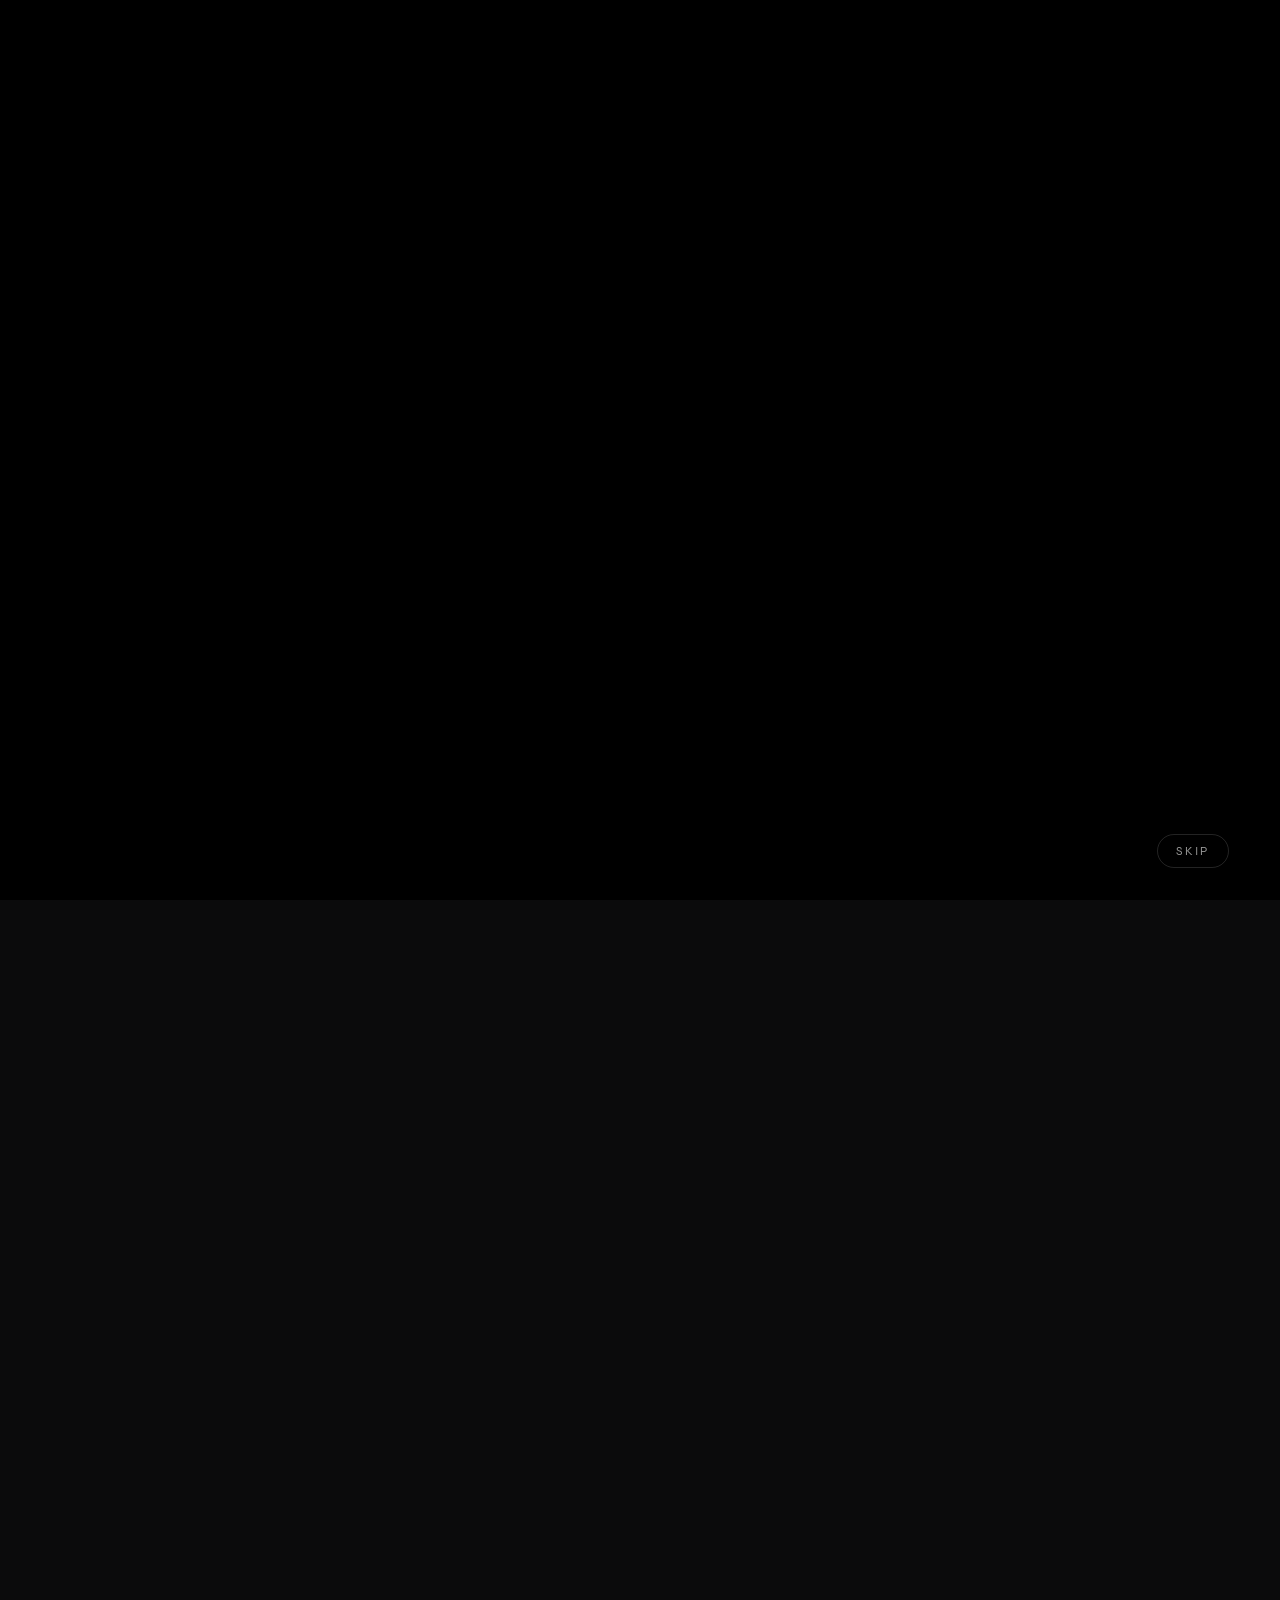
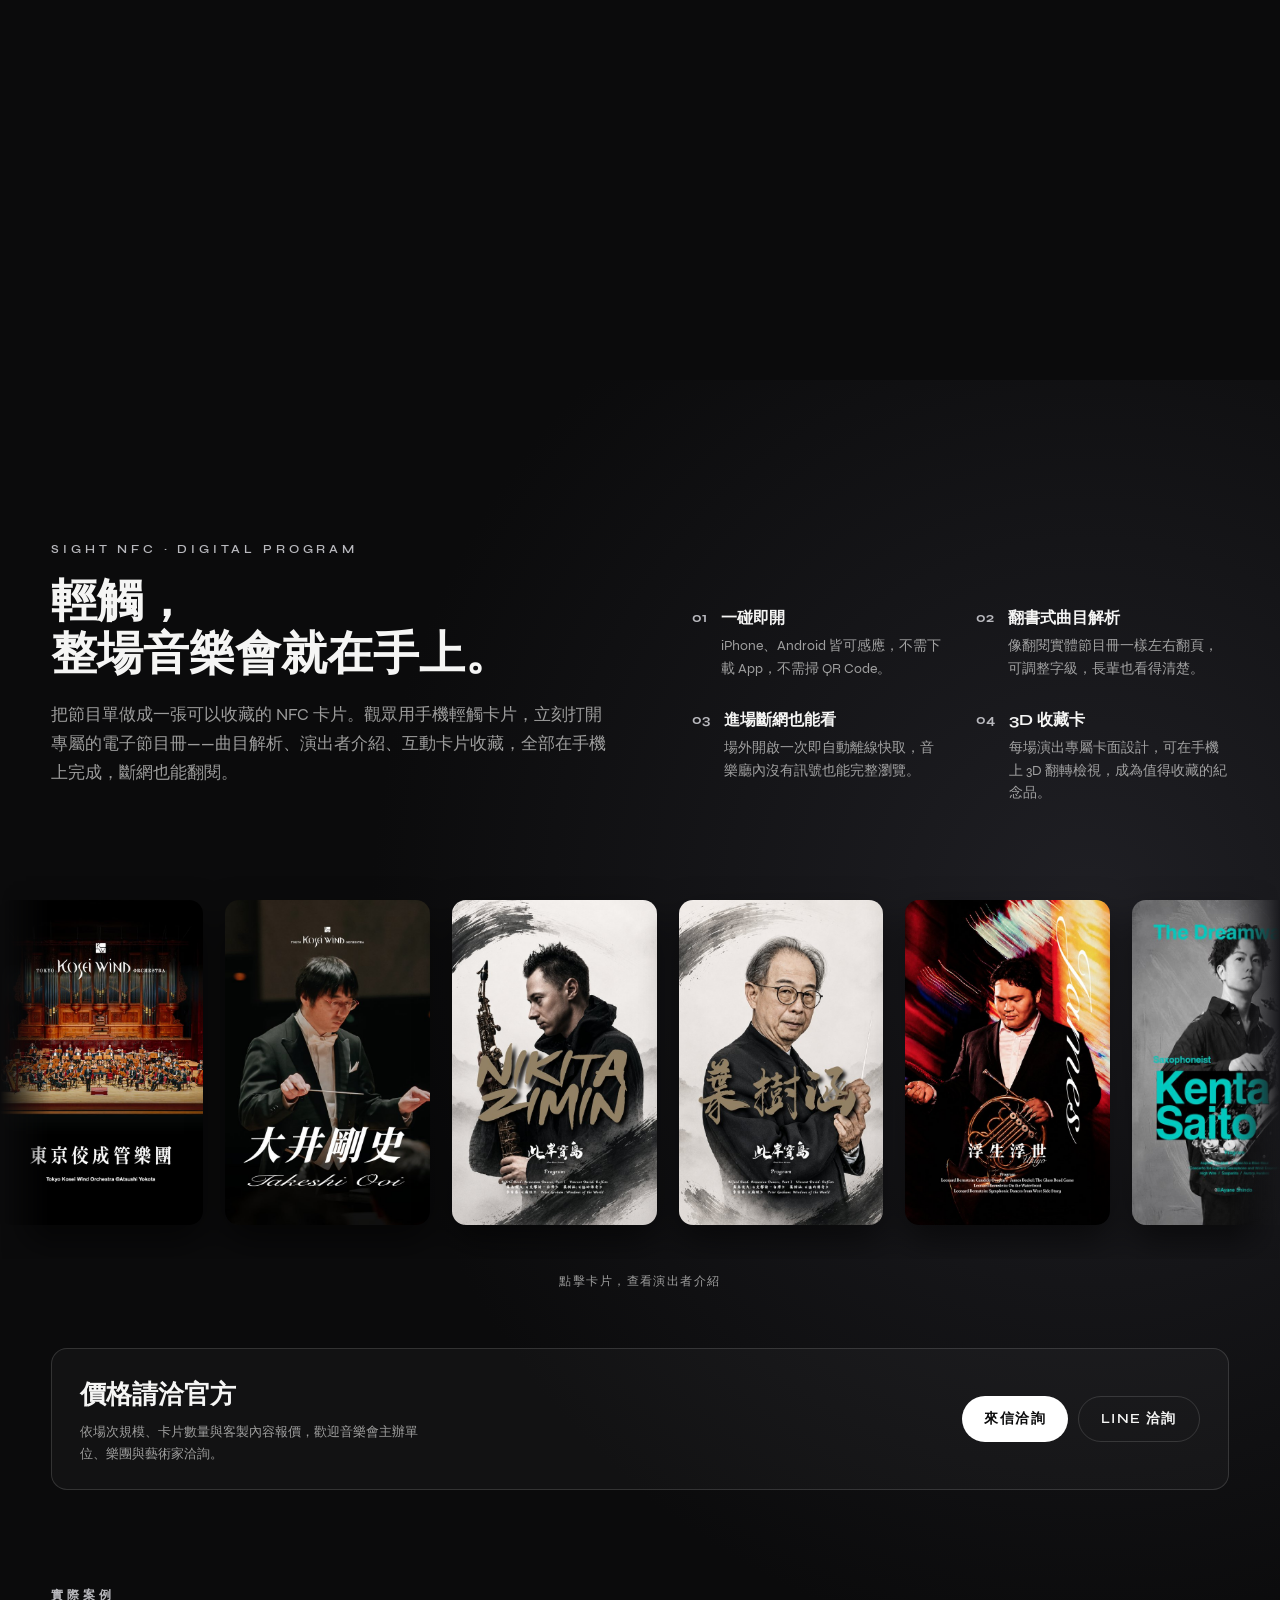
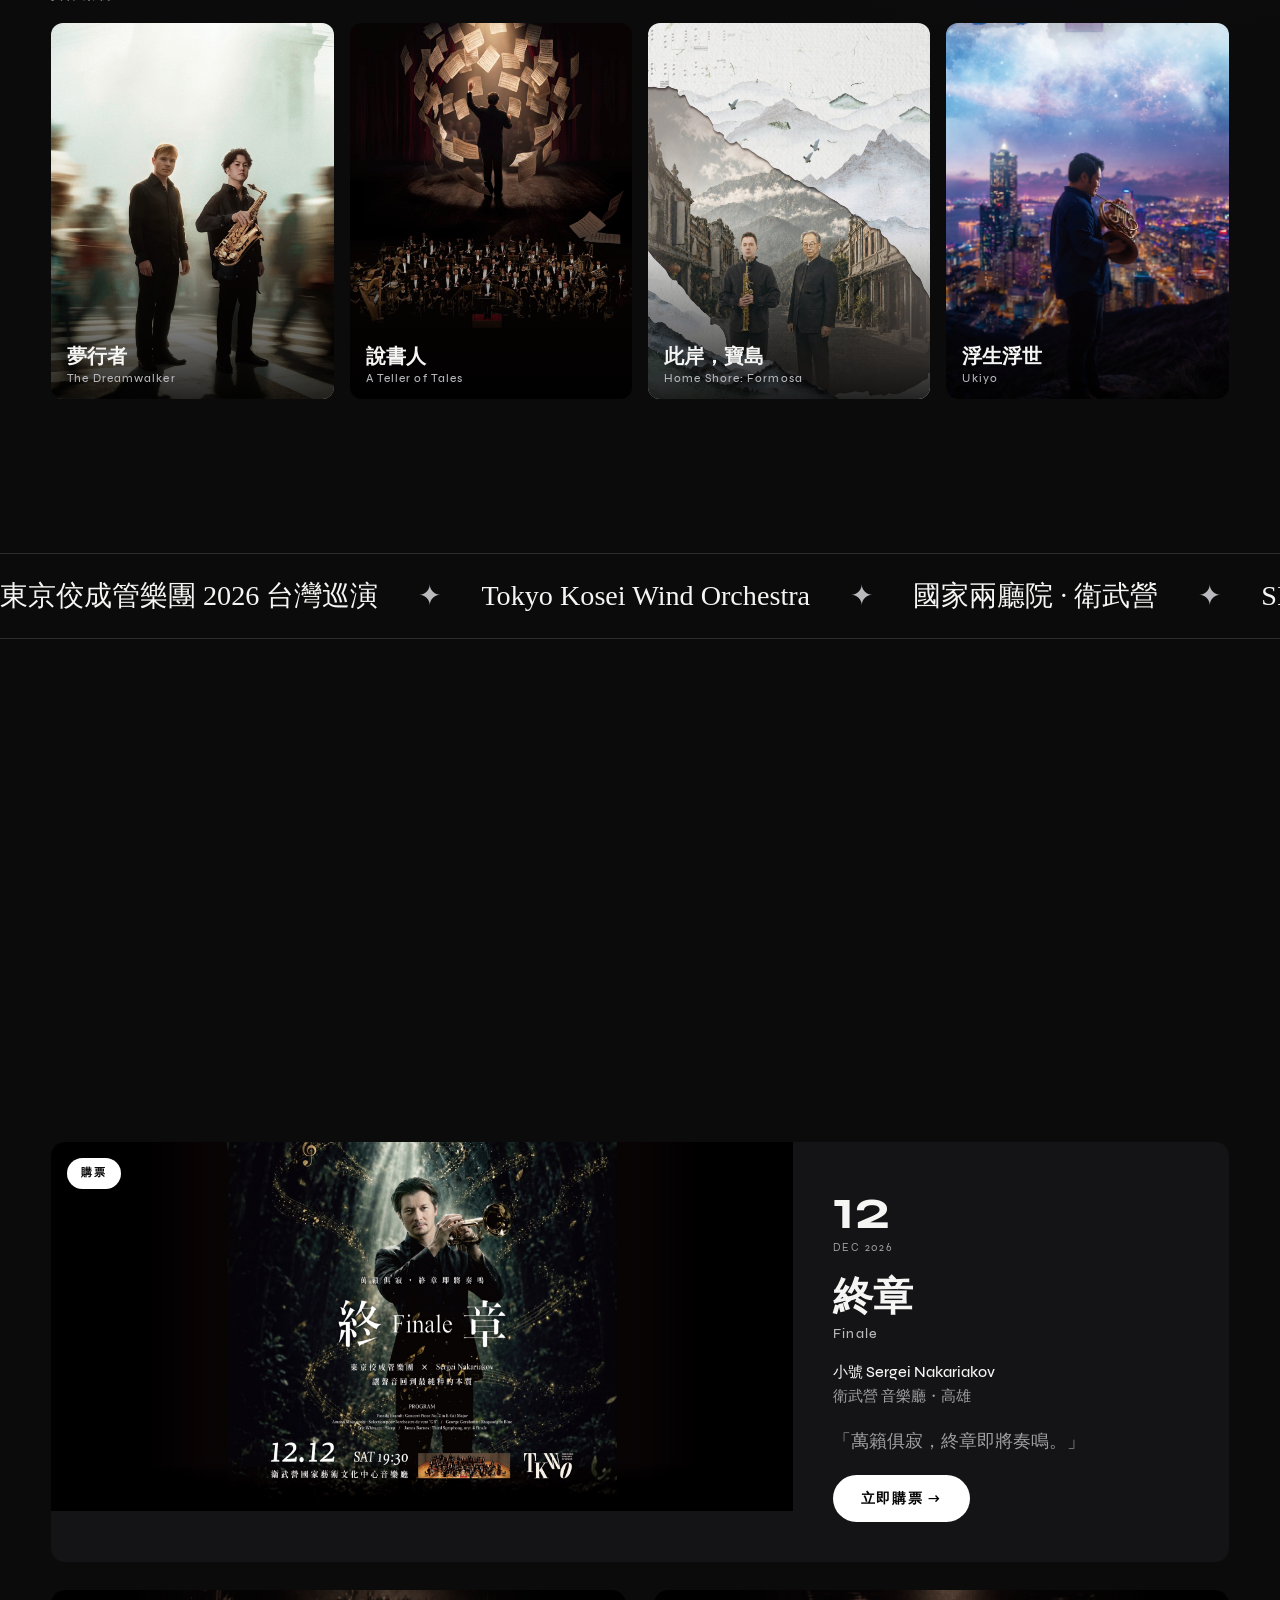
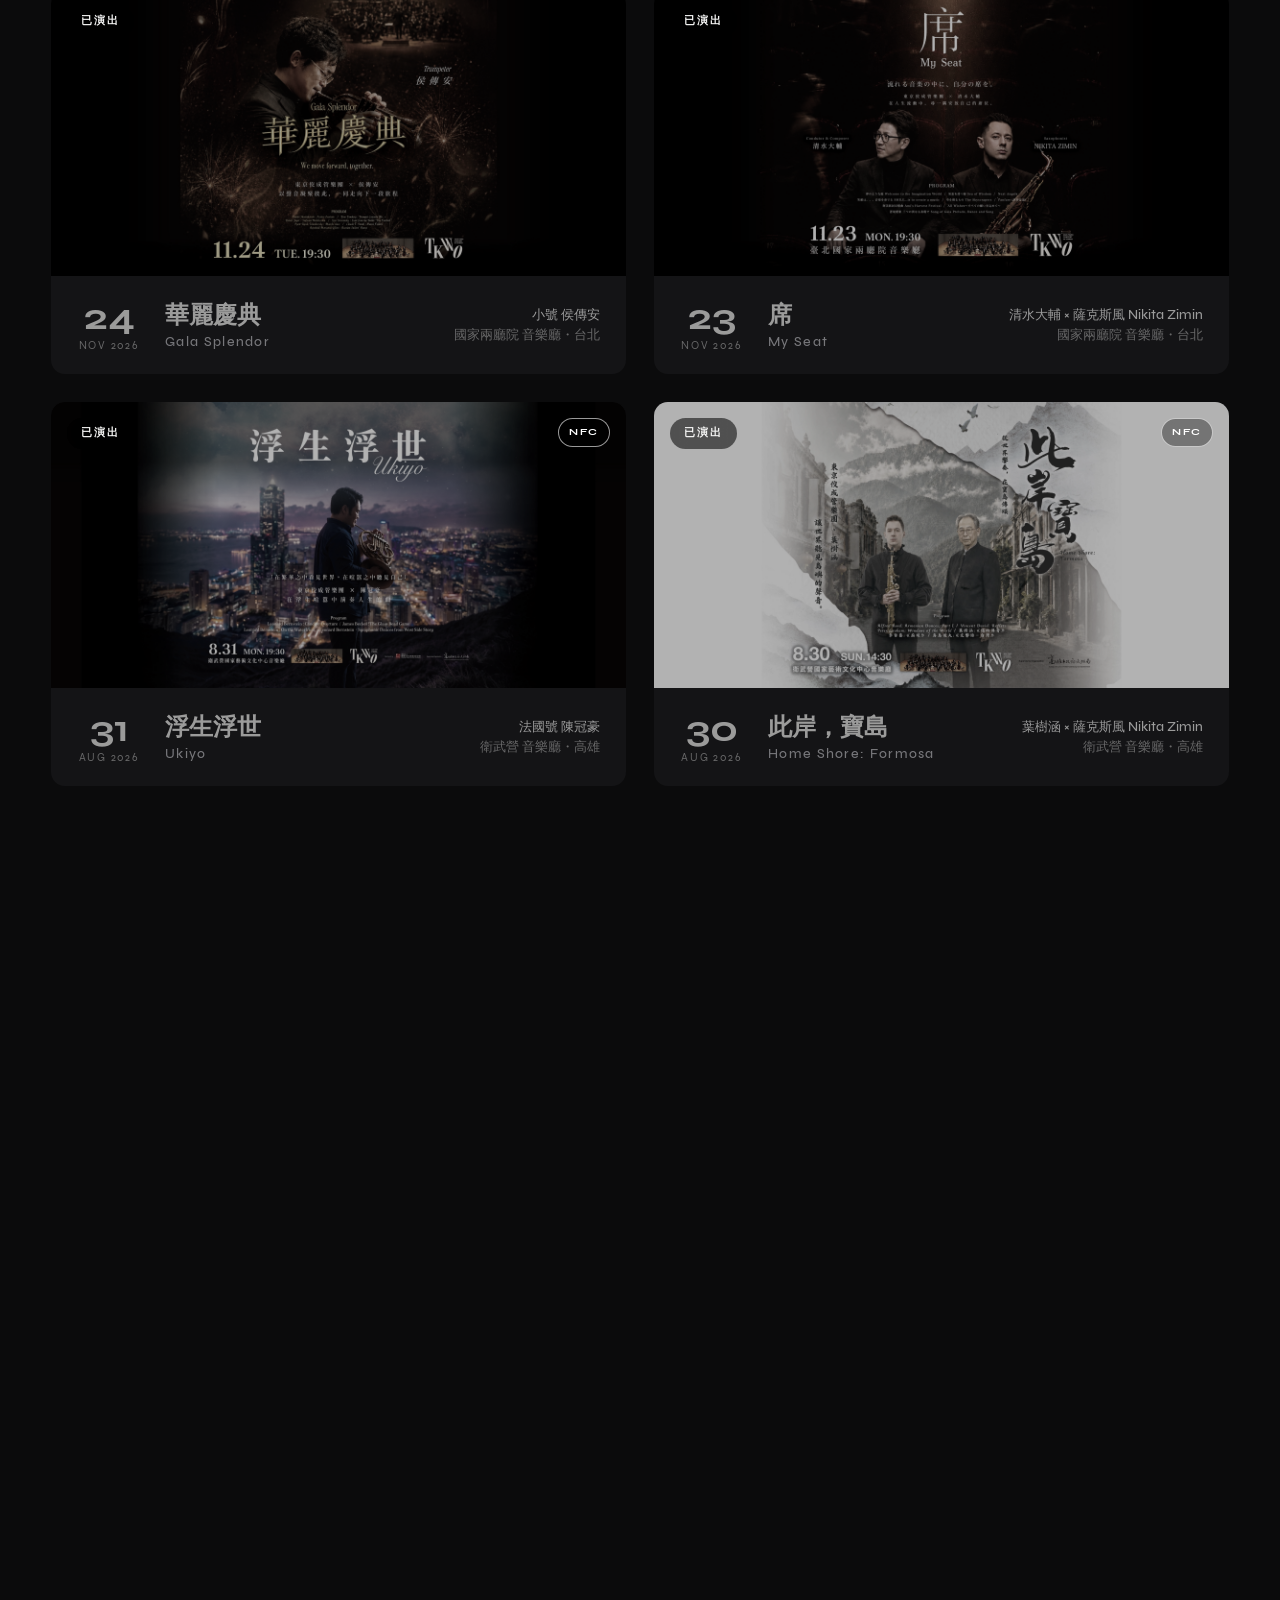
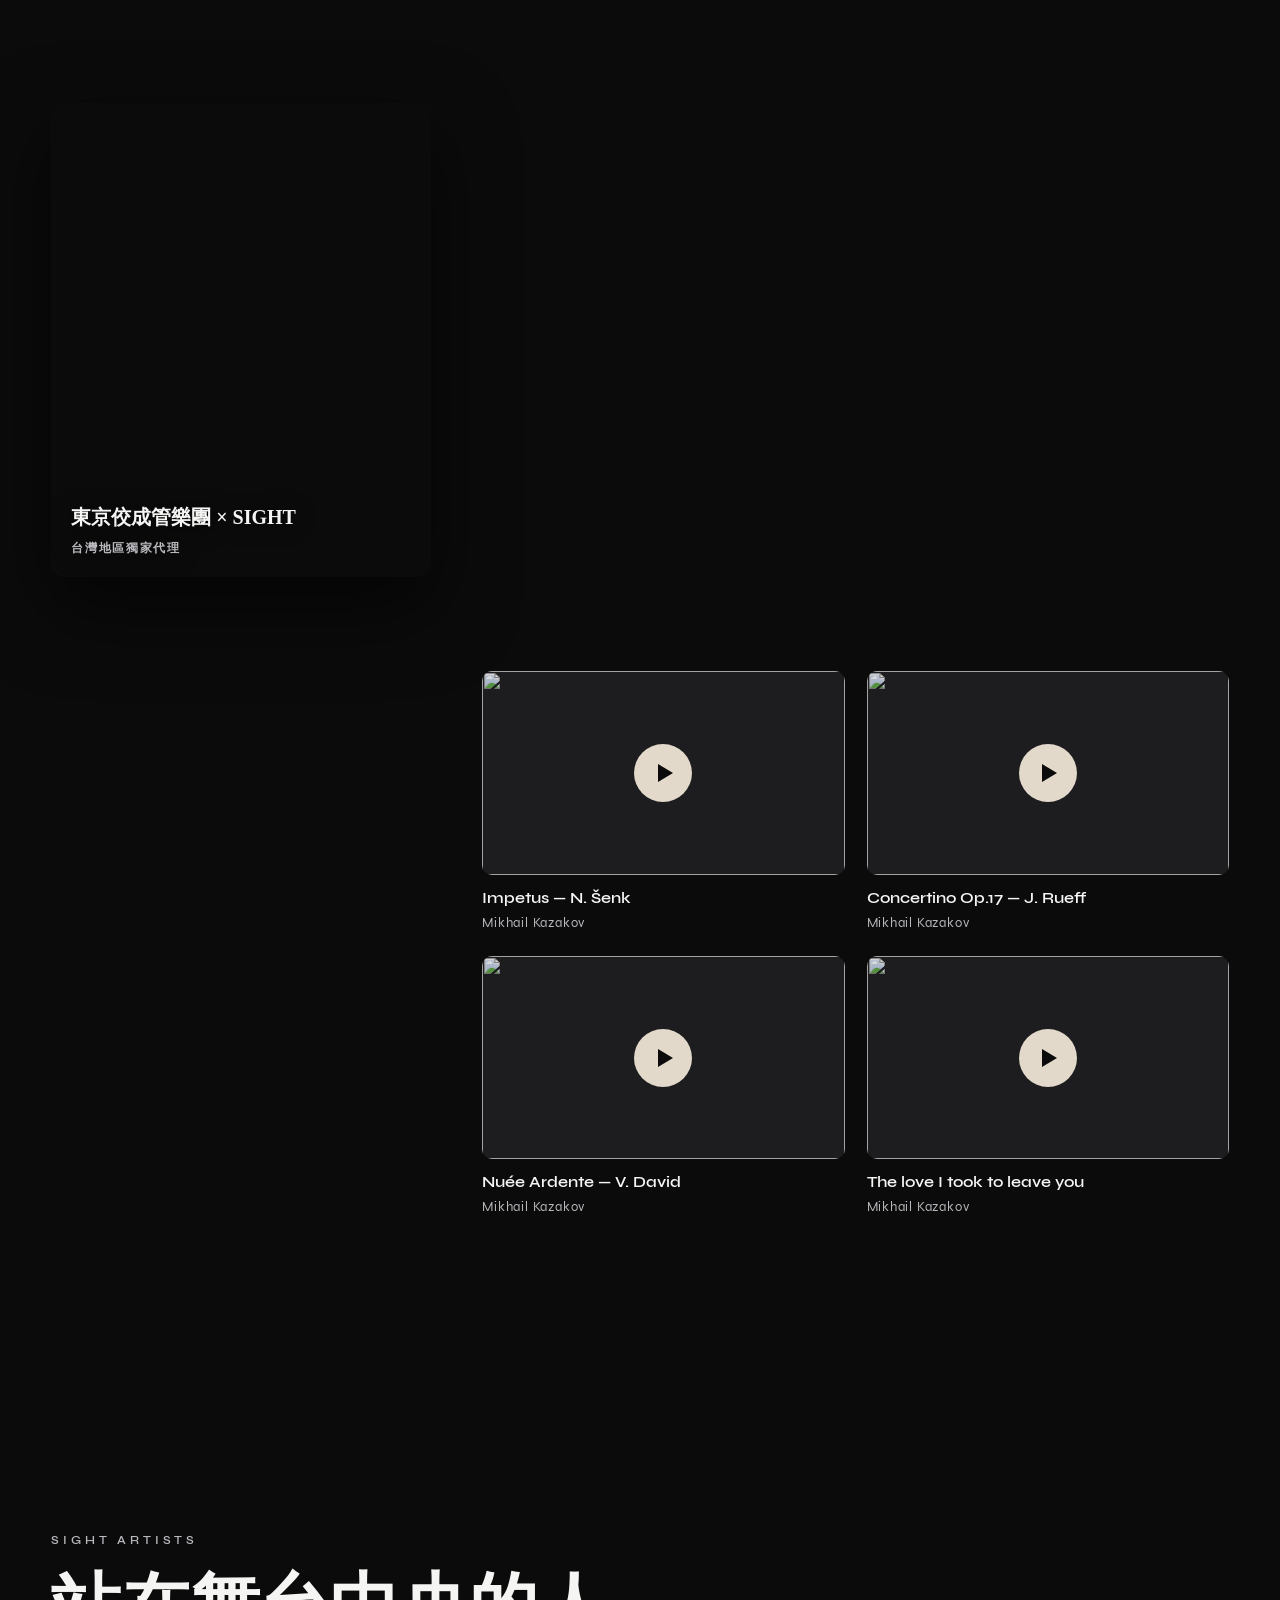
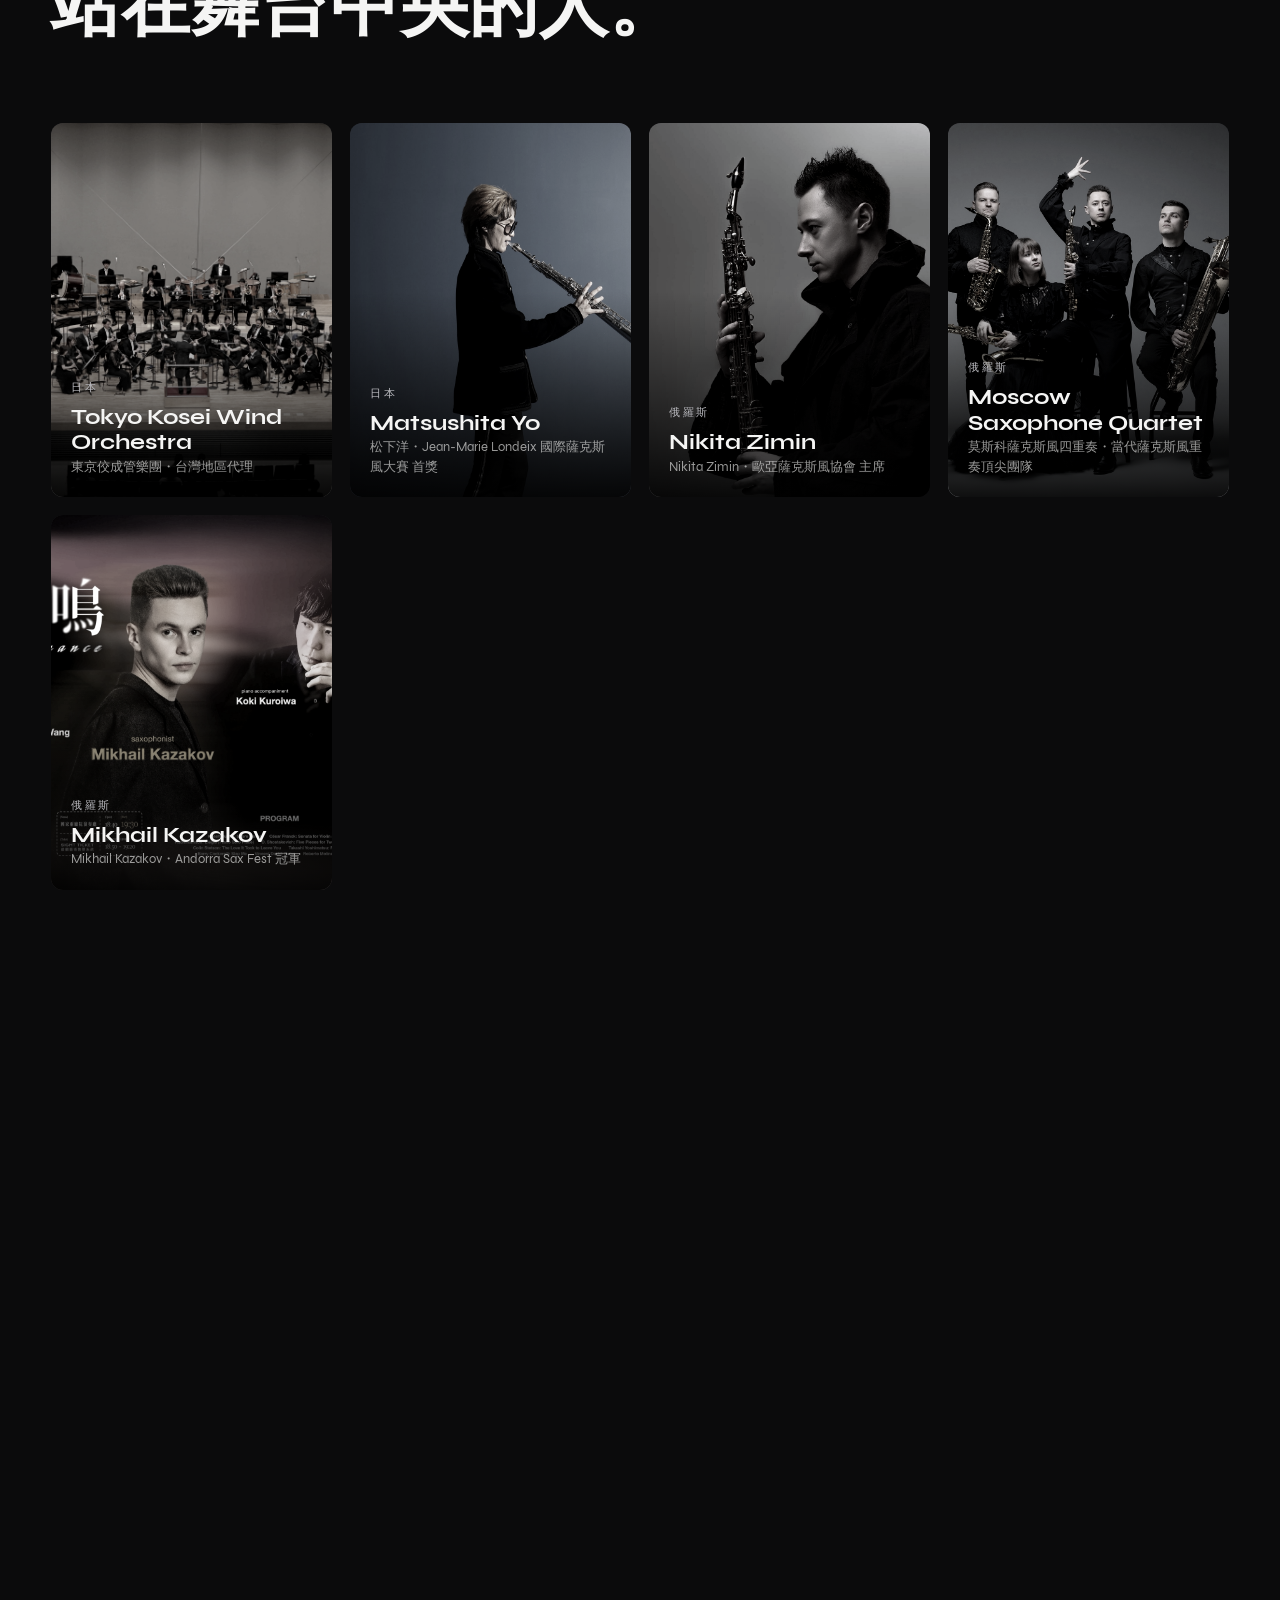
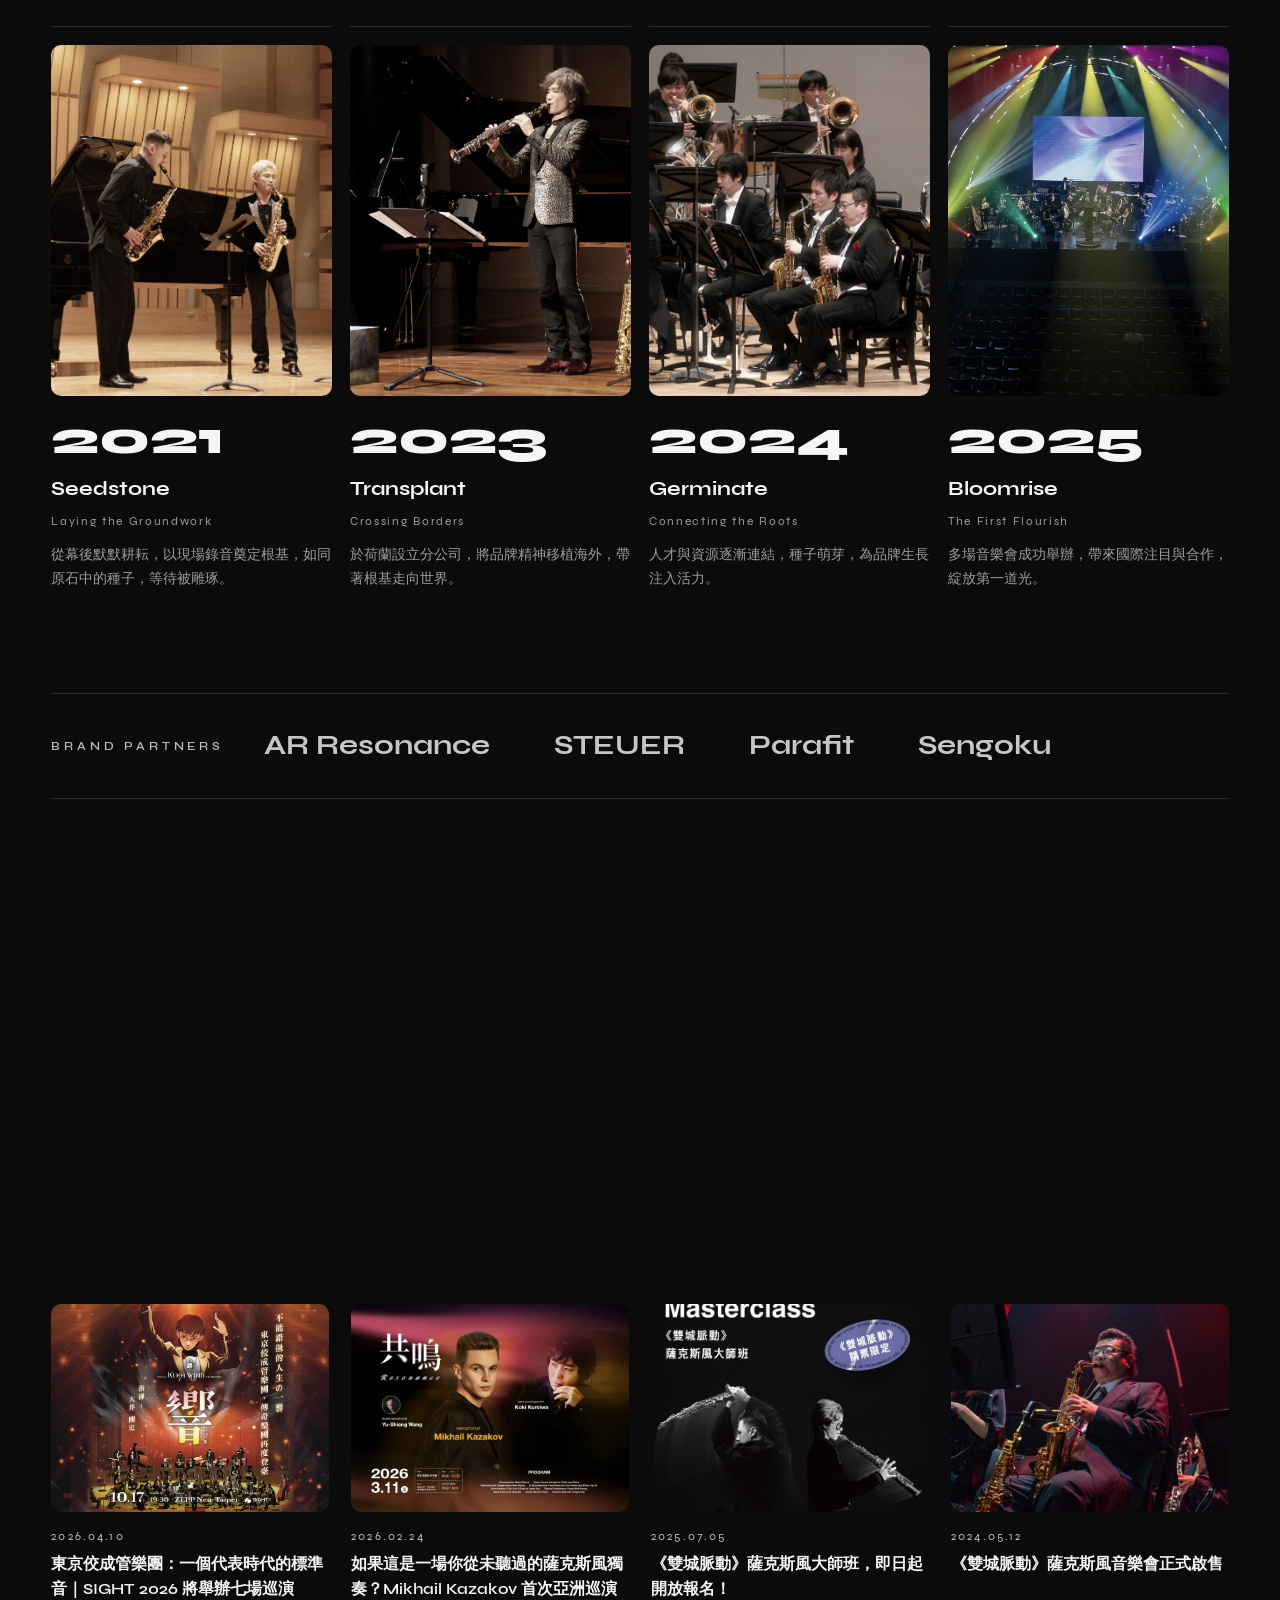
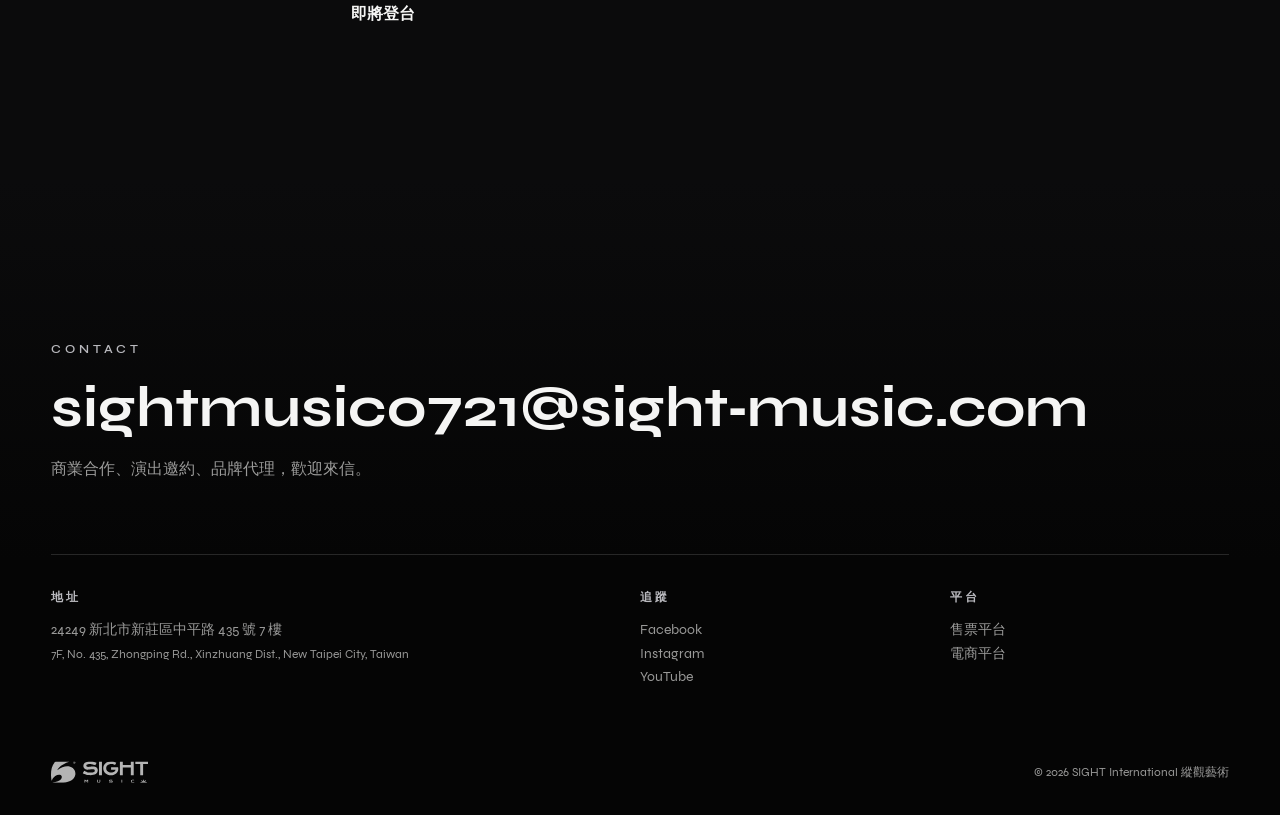
==== index.html @ 0345f937 "SIGHT MUSIC new site preview Co-Authored-By: Claude Opus 5.5 <noreply@anthropic.com>" ====
<!doctype html>
<html lang="zh-Hant">
<head>
<meta charset="utf-8">
<meta name="viewport" content="width=device-width, initial-scale=1">
<title>SIGHT MUSIC 縱觀藝術</title>
<meta name="description" content="縱觀藝術成立於 2020 年，致力推動臺灣音樂演藝的國際化。東京佼成管樂團台灣地區代理。">
<link rel="icon" href="img/logo.svg">
<link rel="preconnect" href="https://fonts.googleapis.com">
<link rel="preconnect" href="https://fonts.gstatic.com" crossorigin>
<link href="https://fonts.googleapis.com/css2?family=Noto+Serif+TC:wght@400;600;900&family=Noto+Serif:wght@400;600;900&family=Unbounded:wght@400;600;700;800&display=swap" rel="stylesheet" media="print" onload="this.media=\'all\'">
<noscript><link href="https://fonts.googleapis.com/css2?family=Noto+Serif+TC:wght@400;600;900&family=Noto+Serif:wght@400;600;900&family=Unbounded:wght@400;600;700;800&display=swap" rel="stylesheet"></noscript>
<link rel="stylesheet" href="style.css">
</head>
<body data-page="home">

<div class="intro" id="intro">
  <video src="media/logo-motion.mp4" muted playsinline autoplay preload="auto"></video>
  <button class="intro-skip" type="button">SKIP</button>
</div>

<main id="top">

  <section class="hero" id="hero">
    <div class="hero-sticky">
      <div class="hero-type hero-type-top"><span class="eyebrow">SIGHT INTERNATIONAL · SINCE 2020</span></div>
      <div class="stage" id="stage">
        <video class="stage-video is-on" muted playsinline preload="auto"></video>
        <video class="stage-video" muted playsinline preload="auto"></video>
        <div class="stage-shade"></div>
        <div class="stage-caption"><span class="dot"></span><span id="stageCaption"></span></div>
      </div>
      <h1 class="hero-title">
        <span class="hero-word" data-split>SIGHT</span>
        <span class="hero-word hero-word-r" data-split>MUSIC</span>
      </h1>
      <div class="hero-type hero-type-bottom">
        <p class="hero-lede" data-h="ui.hero_lede"></p>
        <a class="scroll-hint" href="#nfc">SCROLL<i></i></a>
      </div>
    </div>
  </section>

  <!-- NFC 電子節目冊販售 -->
  <section class="section nfc-sale" id="nfc">
    <div class="nfc-grid">
      <div class="nfc-copy reveal">
        <span class="eyebrow" data-h="nfc.eyebrow"></span>
        <h2 data-h="nfc.title"></h2>
        <p class="nfc-lede" data-h="nfc.lede"></p>
      </div>
      <ul class="nfc-features reveal" id="nfcFeatures"></ul>
    </div>
    <div class="nfc-wall reveal" id="nfcWall"></div>
    <div class="nfc-price reveal">
      <div><b data-h="nfc.price"></b><p data-h="nfc.price_note"></p></div>
      <div class="nfc-cta">
        <a class="btn btn-gold" id="nfcMail" data-h="nfc.cta_mail"></a>
        <a class="btn btn-ghost" id="nfcLine" target="_blank" rel="noopener" data-h="nfc.cta_line"></a>
      </div>
    </div>
    <div class="nfc-cases reveal">
      <span class="eyebrow" data-h="nfc.demo_title"></span>
      <div class="nfc-case-list" id="nfcCases"></div>
    </div>
  </section>

  <div class="marquee" aria-hidden="true"><div class="marquee-track" id="marquee"></div></div>

  <section class="section tour" id="tour">
    <div class="section-head reveal">
      <span class="eyebrow" data-h="home.tour_eyebrow"></span>
      <h2 data-h="home.tour_title"></h2>
      <p data-h="home.tour_lede"></p>
    </div>
    <div class="tour-list" id="tourList"></div>
  </section>

  <section class="section watch" id="watch">
    <div class="section-head reveal">
      <span class="eyebrow" data-h="home.watch_eyebrow"></span>
      <h2 data-h="home.watch_title"></h2>
    </div>
    <div class="watch-grid">
      <figure class="watch-feature reveal">
        <video src="media/tkwo-promo.mp4" muted playsinline loop autoplay preload="metadata"></video>
        <figcaption><span data-h="home.watch_feature"></span><br><small data-h="home.watch_feature_sub"></small></figcaption>
      </figure>
      <div class="watch-list" id="watchList"></div>
    </div>
  </section>

  <section class="section artists" id="artists">
    <div class="section-head reveal">
      <span class="eyebrow" data-h="home.artists_eyebrow"></span>
      <h2 data-h="home.artists_title"></h2>
    </div>
    <div class="artist-grid" id="artistGrid"></div>
  </section>

  <section class="section about" id="about">
    <div class="about-quote reveal">
      <span class="eyebrow" data-h="home.about_eyebrow"></span>
      <blockquote data-h="home.about_quote"></blockquote>
      <p data-h="home.about_text"></p>
    </div>
    <ol class="phases" id="phases"></ol>
    <div class="brands reveal">
      <span class="eyebrow" data-h="home.brands_eyebrow"></span>
      <ul><li>AR Resonance</li><li>STEUER</li><li>Parafit</li><li>Sengoku</li></ul>
    </div>
  </section>

  <section class="section news" id="news">
    <div class="section-head reveal">
      <span class="eyebrow" data-h="home.news_eyebrow"></span>
      <h2 data-h="home.news_title"></h2>
    </div>
    <div class="news-list" id="newsList"></div>
  </section>

</main>

<script src="data.js"></script>
<script src="common.js"></script>
<script src="nfc-kit.js"></script>
<script src="home.js"></script>
</body>
</html>
---- style.css ----
@font-face { font-family: "Syne"; src: url(fonts/Syne-Regular.woff2) format("woff2"); font-weight: 400; font-display: swap; }
@font-face { font-family: "Syne"; src: url(fonts/Syne-Medium.woff2) format("woff2"); font-weight: 500; font-display: swap; }
@font-face { font-family: "Syne"; src: url(fonts/Syne-SemiBold.woff2) format("woff2"); font-weight: 600; font-display: swap; }
@font-face { font-family: "Syne"; src: url(fonts/Syne-Bold.woff2) format("woff2"); font-weight: 700; font-display: swap; }
@font-face { font-family: "Syne"; src: url(fonts/Syne-ExtraBold.woff2) format("woff2"); font-weight: 800; font-display: swap; }

:root {
  --walnut-900: #0b0b0c;
  --walnut-800: #141416;
  --walnut-700: #1d1d20;
  --gold: #ffffff;
  --accent: #b9b9be;
  --cream: #f5f5f4;
  --cream-dim: rgba(245, 245, 244, .62);
  --line: rgba(245, 245, 244, .14);
  --display: "Syne", "Noto Serif TC", sans-serif;
  --serif: "Noto Serif TC", "Songti TC", serif;
  --sans: "Syne", -apple-system, "PingFang TC", "Noto Sans TC", sans-serif;
  --gutter: clamp(16px, 4vw, 56px);
  --ease: cubic-bezier(.2, .7, .1, 1);
  --mx: 50%;
  --my: 30%;
}

* { box-sizing: border-box; }
html { scroll-behavior: smooth; }
body {
  margin: 0;
  background: var(--walnut-900);
  color: var(--cream);
  font-family: var(--sans);
  line-height: 1.7;
  -webkit-font-smoothing: antialiased;
  overflow-x: hidden;
}
body.is-locked { overflow: hidden; }
img, video { display: block; max-width: 100%; }
a { color: inherit; }
button { font: inherit; color: inherit; cursor: pointer; }

/* ───────── 開場 ───────── */
.intro {
  position: fixed; inset: 0; z-index: 100; background: #000;
  display: grid; place-items: center;
  transition: opacity .9s var(--ease), visibility .9s;
}
.intro video { width: min(100vw, 177.78vh); height: auto; }
.intro.is-done { opacity: 0; visibility: hidden; }
.intro-skip {
  position: absolute; right: var(--gutter); bottom: 32px;
  background: none; border: 1px solid var(--line); border-radius: 99px;
  padding: 6px 18px; letter-spacing: .2em; font-size: 12px; color: var(--cream-dim);
}

/* ───────── 導覽列 ───────── */
.nav {
  position: fixed; top: 0; left: 0; right: 0; z-index: 50;
  display: flex; align-items: center; gap: 32px;
  padding: 18px var(--gutter);
  transition: background .4s, backdrop-filter .4s, padding .4s;
}
.nav.is-solid { background: rgba(11, 11, 12, .72); backdrop-filter: blur(14px); padding-block: 12px; }
.nav-logo img { height: 26px; width: auto; }
.nav-links { display: flex; gap: 28px; margin-left: auto; }
.nav-links a { text-decoration: none; font-size: 14px; letter-spacing: .08em; color: var(--cream-dim); transition: color .2s; }
.nav-links a:hover { color: var(--cream); }
.nav-burger { display: none; background: none; border: 0; width: 36px; height: 36px; position: relative; }
.nav-burger span { position: absolute; left: 8px; right: 8px; height: 1.5px; background: var(--cream); transition: transform .3s; }
.nav-burger span:first-child { top: 14px; } .nav-burger span:last-child { top: 21px; }

.btn {
  display: inline-flex; align-items: center; gap: 8px;
  padding: 10px 22px; border-radius: 99px; text-decoration: none;
  font-size: 14px; letter-spacing: .1em; font-weight: 600; white-space: nowrap;
  transition: transform .3s var(--ease), background .3s, color .3s;
}
.btn:hover { transform: translateY(-2px); }
.btn-gold { background: var(--gold); color: var(--walnut-900); }
.btn-gold:hover { background: var(--cream); }
.btn-ghost { border: 1px solid var(--line); color: var(--cream); }
.btn-ghost:hover { border-color: var(--cream); }

.eyebrow {
  display: inline-block; font-family: var(--display); font-size: 12px; font-weight: 600;
  letter-spacing: .32em; color: var(--accent); text-transform: uppercase;
}

/* ───────── HERO ───────── */
.hero { height: 220vh; position: relative; }
.hero-sticky {
  position: sticky; top: 0; height: 100vh; overflow: hidden;
  display: grid; place-items: center;
}
.stage {
  --p: 0;
  position: absolute; z-index: 1;
  width:  calc(min(58vw, 980px) + (100vw - min(58vw, 980px)) * var(--p));
  height: calc(min(58vw, 980px) * .5625 + (100vh - min(58vw, 980px) * .5625) * var(--p));
  border-radius: calc(14px * (1 - var(--p)));
  overflow: hidden;
  box-shadow:
    0 0 0 1px rgba(255, 255, 255, calc(.14 * (1 - var(--p)))),
    0 40px 120px -20px rgba(0, 0, 0, .85);
}
.stage-video {
  position: absolute; inset: 0; width: 100%; height: 100%; object-fit: cover;
  opacity: 0; transition: opacity 1.4s ease; filter: saturate(.92) contrast(1.05);
}
.stage-video.is-on { opacity: 1; }
.stage-shade {
  position: absolute; inset: 0;
  background: linear-gradient(180deg, rgba(0,0,0,.3), rgba(0,0,0,calc(.15 + .4 * var(--p))));
}
.stage-caption {
  position: absolute; left: 18px; bottom: 14px; display: flex; align-items: center; gap: 10px;
  font-size: 12px; letter-spacing: .14em; color: var(--cream-dim);
}
.dot { width: 7px; height: 7px; border-radius: 50%; background: #ff5a3c; box-shadow: 0 0 12px #ff5a3c; animation: pulse 1.6s infinite; }
@keyframes pulse { 50% { opacity: .3; } }

.hero-title {
  position: absolute; z-index: 2; inset: 0; margin: 0; pointer-events: none;
  display: flex; flex-direction: column; justify-content: center;
  padding: 0 var(--gutter);
  font-family: var(--display); font-weight: 800; line-height: .82;
  font-size: clamp(40px, 6.2vw, 110px); letter-spacing: 0;
}
.hero-word { display: block; color: #fff; text-shadow: 0 4px 40px rgba(0,0,0,.35); }
.hero-word-r { text-align: left; }
.hero-word .ch { display: inline-block; transform: translateY(110%); opacity: 0; transition: transform 1.1s var(--ease), opacity 1.1s; }
.is-ready .hero-word .ch { transform: none; opacity: 1; }

.hero-type { position: absolute; z-index: 3; left: var(--gutter); right: var(--gutter); display: flex; justify-content: space-between; align-items: flex-end; }
.hero-type-top { top: 96px; }
.hero-type-bottom { bottom: 36px; }
.hero-lede { margin: 0; font-family: var(--serif); font-size: clamp(16px, 1.6vw, 22px); line-height: 1.6; }
.scroll-hint { display: flex; flex-direction: column; align-items: center; gap: 10px; text-decoration: none; font-size: 11px; letter-spacing: .3em; color: var(--cream-dim); }
.scroll-hint i { width: 1px; height: 48px; background: linear-gradient(var(--cream), transparent); animation: drip 2s infinite var(--ease); transform-origin: top; }
@keyframes drip { 0% { transform: scaleY(0); } 60% { transform: scaleY(1); } 100% { transform: scaleY(1); opacity: 0; } }
.hero-fade { transition: opacity .3s; }

/* ───────── 跑馬燈 ───────── */
.marquee { overflow: hidden; border-block: 1px solid var(--line); padding: 18px 0; }
.marquee-track { display: flex; gap: 40px; width: max-content; animation: marquee 40s linear infinite; font-family: var(--serif); font-size: clamp(18px, 2.2vw, 30px); white-space: nowrap; }
.marquee em { color: var(--accent); font-style: normal; }
@keyframes marquee { to { transform: translateX(-50%); } }

/* ───────── 區塊共用 ───────── */
.section { padding: clamp(80px, 12vw, 180px) var(--gutter); }
.section-head { max-width: 980px; margin-bottom: clamp(40px, 6vw, 80px); }
.section-head h2, .about-quote blockquote {
  font-family: var(--serif); font-weight: 900; margin: 14px 0 18px;
  font-size: clamp(34px, 5.4vw, 76px); line-height: 1.15; letter-spacing: .01em;
}
.section-head p { color: var(--cream-dim); font-size: 16px; max-width: 560px; }

.reveal { opacity: 0; transform: translateY(40px); transition: opacity 1s var(--ease), transform 1s var(--ease); }
.reveal.is-in { opacity: 1; transform: none; }

/* ───────── 巡演：主視覺卡片 ───────── */
.tour-list { display: grid; grid-template-columns: repeat(2, 1fr); gap: 28px; }
.show {
  display: flex; flex-direction: column; text-decoration: none;
  background: var(--walnut-800); border-radius: 14px; overflow: hidden;
  transition: transform .5s var(--ease), box-shadow .5s;
}
.show:hover { transform: translateY(-6px); box-shadow: 0 30px 70px rgba(0,0,0,.55); }
.show:first-child { grid-column: 1 / -1; display: grid; grid-template-columns: 1.7fr 1fr; }
.show:first-child .show-body { grid-template-columns: 1fr; align-content: center; gap: 18px; padding: 40px; }
.show:first-child .show-date { text-align: left; }
.show:first-child .show-date b { font-size: 56px; }
.show:first-child .show-title { font-size: 40px; }
.show:first-child .show-meta { text-align: left; font-size: 15px; }
.show-line { display: none; }
.show:first-child .show-line { display: block; font-family: var(--serif); font-size: 18px; color: var(--cream-dim); margin: 0; }
.show-cta { display: none; }
.show:first-child .show-cta { display: inline-flex; justify-self: start; background: #fff; color: #000; padding: 12px 28px; border-radius: 99px; font-size: 14px; font-weight: 700; letter-spacing: .12em; }
.show-kv { position: relative; aspect-ratio: 2.01; overflow: hidden; background: #000; }
.show-kv img { width: 100%; height: 100%; object-fit: cover; transition: transform 1.2s var(--ease); }
.show:hover .show-kv img { transform: scale(1.04); }
.show-tag {
  position: absolute; top: 16px; left: 16px;
  font-size: 11px; font-weight: 700; letter-spacing: .18em; padding: 6px 14px; border-radius: 99px;
  background: rgba(0,0,0,.55); backdrop-filter: blur(8px); color: var(--cream);
}
.show.is-upcoming .show-tag { background: #fff; color: #000; }
.show-body { display: grid; grid-template-columns: auto 1fr auto; gap: 24px; align-items: center; padding: 22px 26px; }
.show-date { font-family: var(--display); line-height: 1; text-align: center; min-width: 64px; }
.show-date b { display: block; font-size: 38px; font-weight: 700; }
.show-date span { font-size: 11px; letter-spacing: .16em; color: var(--cream-dim); }
.show-title { font-family: var(--serif); font-weight: 900; font-size: 24px; line-height: 1.25; }
.show-title small { display: block; font-family: var(--display); font-weight: 500; font-size: 13px; letter-spacing: .1em; color: var(--accent); margin-top: 4px; }
.show-meta { font-size: 13px; color: var(--cream-dim); text-align: right; line-height: 1.6; }
.show-meta strong { display: block; color: var(--cream); font-weight: 500; }
.show.is-past .show-kv img { filter: grayscale(.6) brightness(.7); }
.show.is-past .show-body { opacity: .6; }

/* ───────── 影音 ───────── */
.watch-grid { display: grid; grid-template-columns: minmax(260px, 380px) 1fr; gap: clamp(24px, 4vw, 64px); align-items: start; }
.watch-feature { margin: 0; position: sticky; top: 100px; border-radius: 14px; overflow: hidden; box-shadow: 0 30px 80px rgba(0,0,0,.6); }
.watch-feature video { width: 100%; aspect-ratio: 572 / 714; object-fit: cover; }
.watch-feature figcaption { position: absolute; left: 20px; bottom: 18px; font-family: var(--serif); font-weight: 600; font-size: 20px; line-height: 1.4; text-shadow: 0 2px 20px rgba(0,0,0,.8); }
.watch-feature small { font-family: var(--sans); font-size: 12px; letter-spacing: .14em; color: var(--accent); }
.watch-list { display: grid; grid-template-columns: repeat(2, 1fr); gap: 22px; }
.vcard { background: none; border: 0; padding: 0; text-align: left; }
.vcard-img { position: relative; aspect-ratio: 16/9; border-radius: 10px; overflow: hidden; background: var(--walnut-700); }
.vcard-img img { width: 100%; height: 100%; object-fit: cover; transition: transform .8s var(--ease), filter .5s; filter: saturate(.8) brightness(.85); }
.vcard:hover .vcard-img img { transform: scale(1.06); filter: none; }
.vcard-play {
  position: absolute; left: 50%; top: 50%; width: 58px; height: 58px; margin: -29px 0 0 -29px; border-radius: 50%;
  background: rgba(244,234,217,.92); display: grid; place-items: center; transition: transform .4s var(--ease);
}
.vcard-play::after { content: ""; border-left: 15px solid var(--walnut-900); border-block: 9px solid transparent; margin-left: 4px; }
.vcard:hover .vcard-play { transform: scale(1.12); }
.vcard h3 { margin: 12px 0 2px; font-size: 16px; font-weight: 600; line-height: 1.4; }
.vcard p { margin: 0; font-size: 13px; color: var(--accent); letter-spacing: .06em; }

/* ───────── 藝術家 ───────── */
.artist-grid { display: grid; grid-template-columns: repeat(4, 1fr); gap: 18px; }
.artist { position: relative; aspect-ratio: 3/4; border-radius: 12px; overflow: hidden; text-decoration: none; background: var(--walnut-700); }
.artist img { width: 100%; height: 100%; object-fit: cover; transition: transform 1.2s var(--ease), filter .6s; filter: grayscale(.85) contrast(1.05); }
.artist:hover img { transform: scale(1.05); filter: none; }
.artist::after { content: ""; position: absolute; inset: 0; background: linear-gradient(180deg, transparent 45%, rgba(0,0,0,.9)); }
.artist-info { position: absolute; z-index: 1; left: 20px; right: 20px; bottom: 20px; }
.artist-info span { font-size: 11px; letter-spacing: .24em; color: var(--accent); text-transform: uppercase; }
.artist-info h3 { margin: 6px 0 2px; font-family: var(--display); font-weight: 700; font-size: 22px; line-height: 1.15; }
.artist-info p { margin: 0; font-size: 13px; color: var(--cream-dim); line-height: 1.5; }

/* ───────── 關於 ───────── */
.about-quote { max-width: 980px; }
.about-quote p { color: var(--cream-dim); max-width: 720px; font-size: 16px; }
.phases { list-style: none; margin: clamp(60px, 8vw, 120px) 0 0; padding: 0; display: grid; grid-template-columns: repeat(4, 1fr); gap: 18px; counter-reset: ph; }
.phase { border-top: 1px solid var(--line); padding-top: 18px; }
.phase-img { aspect-ratio: 4/5; border-radius: 10px; overflow: hidden; margin-bottom: 18px; }
.phase-img img { width: 100%; height: 100%; object-fit: cover; filter: grayscale(.5); }
.phase b { font-family: var(--display); font-size: 48px; font-weight: 800; line-height: 1; color: var(--cream); }
.phase h3 { margin: 10px 0 0; font-family: var(--display); font-size: 20px; }
.phase em { font-style: normal; font-size: 12px; letter-spacing: .14em; color: var(--cream-dim); }
.phase p { font-size: 14px; color: var(--cream-dim); margin: 10px 0 0; }
.brands { margin-top: clamp(60px, 8vw, 120px); display: flex; gap: 40px; align-items: center; flex-wrap: wrap; border-block: 1px solid var(--line); padding: 28px 0; }
.brands ul { display: flex; gap: clamp(24px, 5vw, 72px); list-style: none; margin: 0; padding: 0; flex-wrap: wrap; }
.brands li { font-family: var(--display); font-weight: 700; font-size: clamp(18px, 2.2vw, 28px); opacity: .8; }

/* ───────── 消息 ───────── */
.news-list { display: grid; grid-template-columns: repeat(4, 1fr); gap: 22px; }
.post { text-decoration: none; }
.post-img { aspect-ratio: 4/3; border-radius: 10px; overflow: hidden; background: var(--walnut-700); }
.post-img img { width: 100%; height: 100%; object-fit: cover; transition: transform 1s var(--ease); }
.post:hover .post-img img { transform: scale(1.05); }
.post time { display: block; margin-top: 14px; font-size: 12px; letter-spacing: .18em; color: var(--accent); }
.post h3 { margin: 6px 0 0; font-size: 16px; font-weight: 600; line-height: 1.55; }

/* ───────── 頁尾 ───────── */
.footer { padding: clamp(80px, 12vw, 160px) var(--gutter) 32px; background: linear-gradient(180deg, var(--walnut-900), #050505 60%); }
.footer-mail { display: block; margin: 16px 0; font-family: var(--display); font-weight: 700; font-size: clamp(22px, 4.4vw, 72px); line-height: 1.1; text-decoration: none; overflow-wrap: anywhere; transition: color .3s; }
.footer-mail:hover { color: var(--accent); }
.footer-big p { color: var(--cream-dim); }
.footer-cols { display: grid; grid-template-columns: 2fr 1fr 1fr; gap: 32px; margin-top: 72px; padding-top: 32px; border-top: 1px solid var(--line); }
.footer-cols h4 { margin: 0 0 10px; font-size: 12px; letter-spacing: .24em; color: var(--accent); font-weight: 600; }
.footer-cols p { margin: 0; font-size: 14px; color: var(--cream-dim); }
.footer-cols a { text-decoration: none; } .footer-cols a:hover { color: var(--cream); }
.footer-base { display: flex; justify-content: space-between; align-items: center; margin-top: 72px; font-size: 12px; color: var(--cream-dim); }
.footer-base img { height: 22px; width: auto; opacity: .7; }

/* ───────── 燈箱 ───────── */
.lightbox { position: fixed; inset: 0; z-index: 90; background: rgba(0,0,0,.92); display: grid; place-items: center; padding: var(--gutter); }
.lightbox[hidden] { display: none; }
.lightbox-frame { width: min(1200px, 100%); aspect-ratio: 16/9; border-radius: 12px; overflow: hidden; background: #000; }
.lightbox-frame iframe { width: 100%; height: 100%; border: 0; }
.lightbox-close { position: absolute; top: 20px; right: var(--gutter); background: none; border: 1px solid var(--line); border-radius: 50%; width: 44px; height: 44px; font-size: 16px; }

/* ───────── 手機 ───────── */
@media (max-width: 900px) {
  .nav-links { position: fixed; inset: 0; z-index: -1; flex-direction: column; justify-content: center; align-items: center; gap: 22px; background: rgba(11,11,12,.97); opacity: 0; visibility: hidden; transition: opacity .4s, visibility .4s; margin: 0; }
  .nav-links a { font-family: var(--serif); font-size: 26px; color: var(--cream); }
  .nav.is-open .nav-links { opacity: 1; visibility: visible; }
  .nav.is-open .nav-burger span:first-child { transform: translateY(3.5px) rotate(45deg); }
  .nav.is-open .nav-burger span:last-child { transform: translateY(-3.5px) rotate(-45deg); }
  .nav-burger { display: block; }
  .nav-cta { margin-left: auto; padding: 8px 16px; }
  .stage { width: calc(86vw + 14vw * var(--p)); height: calc(86vw * .5625 + (100vh - 86vw * .5625) * var(--p)); }
  .hero-type-top { top: 84px; }
  .tour-list { grid-template-columns: 1fr; gap: 20px; }
  .show:first-child { display: flex; }
  .show:first-child .show-body { padding: 22px; gap: 12px; }
  .show:first-child .show-date b { font-size: 40px; }
  .show:first-child .show-title { font-size: 30px; }
  .show-body { grid-template-columns: auto 1fr; gap: 6px 18px; padding: 18px; }
  .show-meta { grid-column: 1 / -1; text-align: left; }
  .watch-grid { grid-template-columns: 1fr; }
  .watch-feature { position: relative; top: 0; max-width: 420px; }
  .watch-list { grid-template-columns: 1fr 1fr; gap: 16px; }
  .artist-grid, .phases, .news-list { grid-template-columns: 1fr 1fr; }
  .footer-cols { grid-template-columns: 1fr; gap: 24px; }
}
@media (max-width: 520px) {
  .watch-list, .news-list { grid-template-columns: 1fr; }
  .artist-grid { gap: 10px; }
  .artist-info { left: 12px; right: 12px; bottom: 12px; }
  .artist-info h3 { font-size: 16px; }
  .artist-info p { display: none; }
  .phases { grid-template-columns: 1fr; }
  .phase-img { aspect-ratio: 16/10; }
  .footer-base { flex-direction: column; gap: 12px; align-items: flex-start; }
}
@media (prefers-reduced-motion: reduce) {
  *, *::before, *::after { animation: none !important; transition: none !important; }
  .reveal { opacity: 1; transform: none; }
}

/* ═════════ 俄文字型（Syne 與 Noto Serif TC 沒有西里爾字母） ═════════ */
html[data-lang="ru"] {
  --display: "Unbounded", "Syne", sans-serif;
  --serif: "Noto Serif", "Noto Serif TC", serif;
  --sans: "Unbounded", -apple-system, sans-serif;
}
html[data-lang="ru"] body { font-family: -apple-system, "Segoe UI", Roboto, sans-serif; }
html[data-lang="ru"] .section-head h2, html[data-lang="ru"] .about-quote blockquote { font-size: clamp(28px, 4.2vw, 60px); }
html[data-lang="ru"] .show-title { font-size: 20px; }
html[data-lang="ru"] .show:first-child .show-title { font-size: 32px; }
html[data-lang="ru"] .nav-links a { font-size: 13px; letter-spacing: .02em; }
html[data-lang="ru"] .nav { gap: 20px; }

/* ═════════ 語言切換 ═════════ */
.lang-switch { display: flex; border: 1px solid var(--line); border-radius: 99px; padding: 3px; }
.lang-switch button { background: none; border: 0; border-radius: 99px; padding: 5px 11px; font-size: 12px; font-weight: 700; letter-spacing: .08em; color: var(--cream-dim); }
.lang-switch button.is-on { background: var(--cream); color: #000; }
.nav-links + .lang-switch { margin-left: 4px; }

/* ═════════ NFC 販售區 ═════════ */
.nfc-sale { position: relative; overflow: hidden; background: radial-gradient(80% 60% at 85% 30%, #1f1f24 0%, var(--walnut-900) 70%); }
.nfc-grid { display: grid; grid-template-columns: minmax(0, 1.05fr) minmax(0, 1fr); gap: clamp(32px, 6vw, 96px); align-items: center; }
.nfc-copy h2 { font-family: var(--serif); font-weight: 900; font-size: clamp(30px, 3.6vw, 54px); line-height: 1.15; margin: 14px 0 20px; }
.nfc-lede { color: var(--cream-dim); font-size: 17px; max-width: 560px; }
.nfc-features { list-style: none; padding: 0; margin: 36px 0; display: grid; grid-template-columns: 1fr 1fr; gap: 26px 32px; }
.nfc-features li { display: flex; gap: 14px; }
.nfc-features b { font-family: var(--display); font-size: 13px; color: var(--accent); padding-top: 3px; }
.nfc-features h3 { margin: 0 0 4px; font-size: 16px; }
.nfc-features p { margin: 0; font-size: 14px; color: var(--cream-dim); line-height: 1.6; }
.nfc-price { display: flex; flex-wrap: wrap; gap: 20px 32px; align-items: center; justify-content: space-between; padding: 24px 28px; border: 1px solid var(--line); border-radius: 16px; background: rgba(255,255,255,.03); }
.nfc-price b { font-family: var(--serif); font-size: 26px; }
.nfc-price p { margin: 4px 0 0; font-size: 13px; color: var(--cream-dim); max-width: 340px; }
.nfc-cta { display: flex; gap: 10px; flex-wrap: wrap; }
.nfc-visual { position: relative; display: grid; grid-template-columns: 1fr auto; align-items: center; gap: 24px; min-height: 560px; }
.nfc-fan { position: relative; height: 520px; perspective: 1400px; }
.nfc-fan img {
  position: absolute; left: 50%; top: 50%; width: 58%; max-width: 250px; border-radius: 12px; cursor: pointer;
  box-shadow: 0 30px 60px rgba(0,0,0,.6);
  transform: translate(-50%, -50%) translateX(calc(var(--i) * 42%)) rotate(calc(var(--i) * 9deg)) rotateY(calc(var(--i) * -12deg));
  transition: transform .6s var(--ease); animation: float 6s ease-in-out infinite; animation-delay: calc(var(--i) * .8s);
}
.nfc-fan img:nth-child(2) { z-index: 2; }
.nfc-fan:hover img { transform: translate(-50%, -50%) translateX(calc(var(--i) * 62%)) rotate(calc(var(--i) * 12deg)) rotateY(calc(var(--i) * -18deg)); }
.nfc-fan img:hover { z-index: 3; }
@keyframes float { 50% { margin-top: -12px; } }
.nfc-hint { position: absolute; left: 0; bottom: 0; }
.hint { font-size: 12px; letter-spacing: .12em; color: var(--cream-dim); }
.phone { position: relative; width: 270px; aspect-ratio: 9 / 19.5; border-radius: 42px; padding: 10px; background: #000; box-shadow: 0 0 0 2px #2a2a2e, 0 50px 100px rgba(0,0,0,.7); }
.phone iframe { width: 100%; height: 100%; border: 0; border-radius: 33px; background: #0d0f14; }
.phone-notch { position: absolute; z-index: 2; top: 18px; left: 50%; width: 80px; height: 22px; margin-left: -40px; border-radius: 99px; background: #000; }
.nfc-cases { margin-top: clamp(48px, 7vw, 96px); }
.nfc-case-list { display: grid; grid-template-columns: repeat(4, 1fr); gap: 16px; margin-top: 16px; }
.nfc-case { position: relative; aspect-ratio: 3 / 4; border-radius: 12px; overflow: hidden; text-decoration: none; background: var(--walnut-700); }
.nfc-case img { width: 100%; height: 100%; object-fit: cover; transition: transform 1s var(--ease); }
.nfc-case:hover img { transform: scale(1.05); }
.nfc-case::after { content: ""; position: absolute; inset: 0; background: linear-gradient(180deg, transparent 55%, rgba(0,0,0,.85)); }
.nfc-case span { position: absolute; z-index: 1; left: 16px; bottom: 14px; font-family: var(--serif); font-weight: 900; font-size: 20px; line-height: 1.2; }
.nfc-case small { display: block; font-family: var(--display); font-weight: 500; font-size: 11px; letter-spacing: .1em; color: var(--accent); margin-top: 4px; }
.show-nfc { position: absolute; top: 16px; right: 16px; font-family: var(--display); font-size: 10px; font-weight: 700; letter-spacing: .16em; padding: 5px 10px; border-radius: 99px; border: 1px solid rgba(255,255,255,.6); color: #fff; background: rgba(0,0,0,.35); backdrop-filter: blur(6px); }

/* 三欄卡片列（詳細頁用，不套用首張大卡） */
.tour-list-3 { grid-template-columns: repeat(3, 1fr); gap: 22px; }
.tour-list-3 .show:first-child { grid-column: auto; display: flex; }
.tour-list-3 .show .show-body { grid-template-columns: auto 1fr; padding: 18px 20px; gap: 6px 16px; }
.tour-list-3 .show-meta { grid-column: 1 / -1; text-align: left; }
.tour-list-3 .show:first-child .show-line, .tour-list-3 .show:first-child .show-cta { display: none; }
.tour-list-3 .show:first-child .show-date b { font-size: 38px; }
.tour-list-3 .show:first-child .show-title { font-size: 24px; }
.watch-list-3 { grid-template-columns: repeat(3, 1fr); }

/* ═════════ 詳細頁共用 ═════════ */
.detail { padding-top: 0; overflow-x: clip; }
.d-back { display: inline-block; margin-bottom: 24px; font-size: 13px; letter-spacing: .1em; color: var(--cream-dim); text-decoration: none; }
.d-back:hover { color: var(--cream); }
.d-hero { position: relative; overflow: hidden; padding: 120px var(--gutter) clamp(60px, 8vw, 110px); }
.d-hero-bg { position: absolute; inset: -40px; background-size: cover; background-position: center; filter: blur(50px) brightness(.35) saturate(1.2); transform: scale(1.1); }
.d-hero-inner { position: relative; display: grid; grid-template-columns: 1.35fr 1fr; gap: clamp(28px, 5vw, 72px); align-items: end; }
.d-hero-inner > .d-back { grid-column: 1 / -1; margin: 0; }
.d-kv { border-radius: 16px; overflow: hidden; box-shadow: 0 40px 100px rgba(0,0,0,.6); }
.d-kv img { width: 100%; aspect-ratio: 2.01; object-fit: cover; }
.d-head h1 { font-family: var(--serif); font-weight: 900; font-size: clamp(44px, 6vw, 92px); line-height: 1.05; margin: 12px 0 10px; }
.d-head h1 small { display: block; font-family: var(--display); font-weight: 500; font-size: clamp(14px, 1.4vw, 20px); letter-spacing: .12em; color: var(--accent); margin-top: 12px; }
.d-line { font-family: var(--serif); font-size: 18px; color: var(--cream-dim); }
.d-facts { display: grid; gap: 14px; margin: 26px 0; padding: 22px 0; border-block: 1px solid var(--line); }
.d-facts div { display: grid; grid-template-columns: 110px 1fr; gap: 12px; }
.d-facts dt { font-size: 12px; letter-spacing: .14em; color: var(--accent); padding-top: 3px; }
.d-facts dd { margin: 0; font-size: 15px; }
.d-actions { display: flex; gap: 10px; flex-wrap: wrap; margin-top: 8px; }
.btn.is-static { cursor: default; } .btn.is-static:hover { transform: none; }
.d-subnav { position: sticky; top: 62px; z-index: 30; display: flex; gap: 28px; overflow-x: auto; padding: 14px var(--gutter); background: rgba(11,11,12,.82); backdrop-filter: blur(14px); border-bottom: 1px solid var(--line); scrollbar-width: none; }
.d-subnav a { white-space: nowrap; font-size: 13px; letter-spacing: .08em; color: var(--cream-dim); text-decoration: none; }
.d-subnav a:hover { color: var(--cream); }
.d-grid { display: grid; grid-template-columns: 1.4fr 1fr; gap: clamp(32px, 6vw, 96px); align-items: start; }
.d-h2 { font-family: var(--serif); font-weight: 900; font-size: clamp(30px, 3.6vw, 52px); line-height: 1.2; margin: 12px 0 24px; }
.d-p { color: var(--cream-dim); font-size: 17px; line-height: 1.95; }
.d-aside { position: sticky; top: 130px; padding: 30px; border-radius: 16px; background: var(--walnut-800); }
.d-aside h3 { margin: 0 0 14px; font-size: 13px; letter-spacing: .2em; color: var(--accent); font-weight: 600; }
.d-aside h3:not(:first-child) { margin-top: 30px; }
.d-info { display: grid; grid-template-columns: auto 1fr; gap: 8px 16px; margin: 0; font-size: 14px; }
.d-info dt { color: var(--cream-dim); }
.d-info dd { margin: 0; }
.d-setlist { list-style: none; margin: 0; padding: 0; counter-reset: s; }
.d-setlist li { counter-increment: s; display: grid; grid-template-columns: 32px 1fr; padding: 10px 0; border-bottom: 1px solid var(--line); font-size: 14px; line-height: 1.55; white-space: pre-line; }
.d-setlist li::before { content: counter(s, decimal-leading-zero); font-family: var(--display); font-size: 12px; color: var(--accent); padding-top: 2px; }
.d-setlist li.is-break { counter-increment: none; display: block; text-align: center; color: var(--cream-dim); font-size: 12px; letter-spacing: .2em; border-bottom-style: dashed; }
.d-setlist li.is-break::before { content: none; }

/* 翻書 */
.d-notes { background: linear-gradient(180deg, transparent, #101013 30%, #101013 70%, transparent); }
.book-wrap { max-width: 860px; margin: 0 auto; --book-font: 16px; }
.book-toolbar { display: flex; justify-content: space-between; align-items: center; margin-bottom: 14px; }
.book-pos { font-family: var(--display); font-size: 13px; letter-spacing: .2em; color: var(--cream-dim); }
.book-font { display: flex; gap: 6px; }
.book-font button { background: none; border: 1px solid var(--line); border-radius: 99px; padding: 6px 14px; font-size: 13px; }
.book { position: relative; perspective: 1600px; }
.book-page {
  position: relative; min-height: 520px; max-height: 72vh; overflow-y: auto; padding: clamp(28px, 5vw, 64px);
  border-radius: 6px 16px 16px 6px; background: #f3f1ec; color: #1b1b1b;
  box-shadow: inset 18px 0 30px -18px rgba(0,0,0,.35), 0 40px 90px rgba(0,0,0,.6);
  font-size: var(--book-font); line-height: 1.95; transform-origin: left center;
}
.book-page h3 { font-family: var(--serif); font-weight: 900; font-size: 1.9em; line-height: 1.25; margin: 6px 0 6px; }
.book-no { font-family: var(--display); font-size: 13px; letter-spacing: .2em; color: #888; }
.book-page .composer { font-family: var(--display); font-size: .9em; letter-spacing: .06em; color: #555; }
.book-page .performers { font-size: .82em; color: #777; margin: 10px 0 24px; padding-bottom: 18px; border-bottom: 1px solid #ddd; }
.book-page p { margin: 0 0 1em; text-align: justify; }
.book-page.intermission { display: grid; place-items: center; font-family: var(--serif); font-size: 32px; letter-spacing: .4em; color: #777; }
.book-nav { position: absolute; top: 0; bottom: 0; width: 16%; background: none; border: 0; z-index: 2; }
.book-nav.prev { left: 0; cursor: w-resize; } .book-nav.next { right: 0; cursor: e-resize; }
.book-page.flip-out-next { animation: flipOutN .2s ease-in forwards; }
.book-page.flip-in-next { animation: flipInN .26s ease-out; }
.book-page.flip-out-prev { animation: flipOutP .2s ease-in forwards; }
.book-page.flip-in-prev { animation: flipInP .26s ease-out; }
@keyframes flipOutN { to { transform: rotateY(-75deg); opacity: .2; } }
@keyframes flipInN { from { transform: rotateY(75deg); opacity: .2; } }
@keyframes flipOutP { to { transform: rotateY(75deg); opacity: .2; } }
@keyframes flipInP { from { transform: rotateY(-75deg); opacity: .2; } }
.book-tabs { display: flex; justify-content: center; gap: 6px; margin-top: 20px; flex-wrap: wrap; }
.book-tabs button { width: 34px; height: 34px; border-radius: 50%; background: none; border: 1px solid var(--line); font-family: var(--display); font-size: 12px; }
.book-tabs button.is-on { background: var(--cream); color: #000; border-color: var(--cream); }
.book-wrap .hint { text-align: center; margin-top: 12px; }

/* 演出者滑動 */
.slider { display: flex; gap: 24px; overflow-x: auto; scroll-snap-type: x mandatory; scrollbar-width: none; padding-bottom: 4px; }
.slider::-webkit-scrollbar { display: none; }
.slide { flex: 0 0 min(880px, 88%); scroll-snap-align: start; display: grid; grid-template-columns: 300px 1fr; gap: 32px; padding: 28px; border-radius: 16px; background: var(--walnut-800); max-height: 640px; }
.slide-img { border-radius: 10px; overflow: hidden; background: #000; align-self: start; }
.slide-img img { width: 100%; aspect-ratio: 4 / 5; object-fit: cover; object-position: top; }
.slide-body { overflow-y: auto; padding-right: 8px; }
.slide-body h3 { margin: 0; font-family: var(--serif); font-weight: 900; font-size: 30px; }
.slide-role { display: block; font-size: 13px; color: var(--accent); letter-spacing: .06em; margin: 4px 0 16px; }
.slide-body p { font-size: 15px; color: var(--cream-dim); line-height: 1.9; }
.roster { margin-top: 18px; border-top: 1px solid var(--line); padding-top: 14px; }
.roster summary { cursor: pointer; font-size: 13px; letter-spacing: .14em; color: var(--accent); }
.roster dl { display: grid; grid-template-columns: auto 1fr; gap: 6px 16px; font-size: 13px; margin: 14px 0 0; }
.roster dt { font-family: var(--display); color: var(--accent); }
.roster dd { margin: 0; color: var(--cream-dim); }
.slider-ctrl { display: flex; align-items: center; justify-content: center; gap: 18px; margin-top: 22px; }
.slider-btn { width: 42px; height: 42px; border-radius: 50%; background: none; border: 1px solid var(--line); }
.slider-btn:hover { border-color: var(--cream); }
.dots { display: flex; gap: 8px; }
.dots button { width: 8px; height: 8px; padding: 0; border-radius: 99px; border: 0; background: var(--line); transition: width .3s, background .3s; }
.dots button.is-on { width: 26px; background: var(--cream); }

/* NFC 卡片輪播與 3D 檢視器 */
.d-nfc-grid { display: grid; grid-template-columns: minmax(0, 1fr) auto; gap: clamp(32px, 6vw, 96px); align-items: center; }
.carousel { overflow-x: auto; scrollbar-width: none; margin: 28px 0 10px; -webkit-mask: linear-gradient(90deg, transparent, #000 6%, #000 94%, transparent); mask: linear-gradient(90deg, transparent, #000 6%, #000 94%, transparent); cursor: grab; }
.carousel::-webkit-scrollbar { display: none; }
.car-track { display: flex; gap: 16px; width: max-content; padding: 10px 0 20px; }
.car-track img { width: 150px; aspect-ratio: 479 / 760; object-fit: cover; border-radius: 10px; box-shadow: 0 16px 34px rgba(0,0,0,.55); cursor: pointer; transition: transform .4s var(--ease); user-select: none; }
.car-track img:hover { transform: translateY(-8px) rotate(-2deg); }
#cards + .d-actions { margin-top: 24px; }
.viewer { position: fixed; inset: 0; z-index: 95; display: grid; place-items: center; }
.viewer[hidden] { display: none; }
.viewer-backdrop { position: absolute; inset: 0; background: rgba(0,0,0,.86); backdrop-filter: blur(10px); }
.viewer-stage { position: relative; z-index: 1; perspective: 1500px; }
.card3d { --t: 5px; --r: 16px; position: relative; width: min(72vw, 340px); aspect-ratio: 479 / 760; transform-style: preserve-3d; cursor: grab; touch-action: none; }
.card3d:active { cursor: grabbing; }
.card3d .face { position: absolute; inset: 0; width: 100%; height: 100%; object-fit: cover; border-radius: var(--r); backface-visibility: hidden; -webkit-backface-visibility: hidden; user-select: none; pointer-events: none; }
.card3d .front { transform: translateZ(calc(var(--t) / 2)); box-shadow: 0 0 0 1px rgba(255,255,255,.06); }
.card3d .back { transform: rotateY(180deg) translateZ(calc(var(--t) / 2)); }
.card3d .ply { position: absolute; inset: 0; border-radius: var(--r); background: #d9d6cf; transform: translateZ(calc(var(--t) * var(--i))); }
.viewer-close { position: absolute; z-index: 2; top: 20px; right: var(--gutter); width: 44px; height: 44px; border-radius: 50%; background: none; border: 1px solid var(--line); }
.viewer-hint { position: absolute; z-index: 2; bottom: 28px; left: 0; right: 0; text-align: center; font-size: 12px; letter-spacing: .14em; color: var(--cream-dim); }

/* ═════════ 藝術家頁 ═════════ */
.a-hero { display: grid; grid-template-columns: minmax(280px, 1fr) 1.3fr; gap: clamp(32px, 6vw, 96px); padding: 120px var(--gutter) clamp(60px, 8vw, 110px); align-items: start; }
.a-photo { position: sticky; top: 100px; border-radius: 16px; overflow: hidden; }
.a-photo img { width: 100%; aspect-ratio: 4 / 5; object-fit: cover; object-position: top; }
.a-head h1 { font-family: var(--display); font-weight: 800; font-size: clamp(40px, 5.4vw, 84px); line-height: 1; margin: 14px 0 10px; }
.a-local { font-family: var(--serif); font-size: 24px; margin: 0; }
.a-role { color: var(--accent); letter-spacing: .06em; margin: 6px 0 30px; }
.a-bio p { color: var(--cream-dim); font-size: 16px; line-height: 1.95; }
.a-head h3 { margin: 36px 0 12px; font-size: 13px; letter-spacing: .2em; color: var(--accent); font-weight: 600; }
.a-members { display: grid; grid-template-columns: auto 1fr; gap: 10px 22px; margin: 0; }
.a-members dt { font-family: var(--display); font-weight: 600; }
.a-members dd { margin: 0; color: var(--cream-dim); font-size: 14px; }
.a-awards { list-style: none; padding: 0; margin: 0; }
.a-awards li { padding: 12px 0; border-bottom: 1px solid var(--line); font-size: 15px; }
.news-list-wide { grid-template-columns: repeat(2, 1fr); }

/* ═════════ 消息頁 ═════════ */
.n-article { max-width: 820px; margin: 0 auto; padding: 120px var(--gutter) 40px; }
.n-head h1 { font-family: var(--serif); font-weight: 900; font-size: clamp(30px, 4vw, 52px); line-height: 1.3; margin: 12px 0 32px; }
.n-cover { border-radius: 16px; overflow: hidden; margin-bottom: 48px; }
.n-cover img { width: 100%; }
.n-body { font-size: 17px; line-height: 2; color: rgba(245,245,244,.82); }
.n-body h2, .n-body h3, .n-body h4 { font-family: var(--serif); color: var(--cream); line-height: 1.4; margin: 2em 0 .6em; }
.n-body h2 { font-size: 30px; } .n-body h3 { font-size: 24px; } .n-body h4 { font-size: 19px; }
.n-body ul { padding-left: 1.2em; } .n-body li { margin-bottom: .5em; }
.n-body blockquote { margin: 1.6em 0; padding-left: 22px; border-left: 2px solid var(--cream); font-family: var(--serif); font-size: 20px; color: var(--cream); }
.n-video { position: relative; display: block; width: 100%; padding: 0; border: 0; margin: 28px 0; border-radius: 12px; overflow: hidden; background: #000; }
.n-video img { width: 100%; aspect-ratio: 16 / 9; object-fit: cover; opacity: .85; transition: opacity .3s; }
.n-video:hover img { opacity: 1; }

/* ═════════ 響應式 ═════════ */
@media (max-width: 1100px) {
  .nfc-grid { grid-template-columns: 1fr; }
  .nfc-visual { min-height: 0; }
}
@media (max-width: 900px) {
  .lang-switch { margin-left: auto; }
  .nav-cta { margin-left: 0; }
  .nfc-features { grid-template-columns: 1fr; }
  .nfc-visual { grid-template-columns: 1fr; justify-items: center; }
  .nfc-fan { width: 100%; height: 340px; }
  .nfc-hint { position: static; }
  .nfc-case-list { grid-template-columns: 1fr 1fr; }
  .d-hero-inner, .d-grid, .d-nfc-grid, .a-hero, .nfc-grid { grid-template-columns: minmax(0, 1fr); }
  .d-aside, .a-photo { position: static; }
  .d-nfc-grid .phone { justify-self: center; }
  .slide { display: flex; flex-direction: column; flex-basis: 86%; max-height: none; padding: 18px; gap: 18px; }
  .slide-body { overflow: visible; padding-right: 0; }
  .slide-img img { aspect-ratio: 4 / 3; }
  .tour-list-3, .watch-list-3, .news-list-wide { grid-template-columns: 1fr; }
  .d-subnav { top: 56px; }
}
@media (max-width: 520px) {
  .nav { gap: 12px; }
  .nav-cta { display: none; }
  .phone { width: 240px; }
  .book-page { min-height: 420px; }
  .d-facts div { grid-template-columns: 1fr; gap: 2px; }
}
html[data-lang="ru"] .d-head h1 { font-size: clamp(34px, 4.2vw, 64px); }
html[data-lang="ru"] .a-head h1 { font-size: clamp(32px, 4vw, 64px); }
html[data-lang="ru"] .nfc-copy h2 { font-size: clamp(28px, 3.2vw, 48px); }

/* ═════════ NFC 卡片牆（首頁） ═════════ */
.nfc-grid { align-items: end; }
.nfc-features { margin: 0; }
.nfc-wall { margin: clamp(40px, 6vw, 72px) calc(var(--gutter) * -1) 0; }
.nfc-wall .carousel { margin: 0; -webkit-mask: linear-gradient(90deg, transparent, #000 4%, #000 96%, transparent); mask: linear-gradient(90deg, transparent, #000 4%, #000 96%, transparent); }
.nfc-wall .car-track { gap: 22px; padding: 24px var(--gutter) 34px; }
.nfc-wall .car-track img { width: clamp(170px, 16vw, 240px); border-radius: 14px; }
.nfc-wall .hint { text-align: center; }
.nfc-price { margin-top: clamp(32px, 5vw, 56px); }
.car-track.is-static { width: auto; justify-content: center; }
.d-nfc-grid { display: block; }
@media (max-width: 900px) { .nfc-grid { grid-template-columns: minmax(0, 1fr); gap: 32px; } }

/* ═════════ NFC 卡片檢視：左介紹、右卡片 ═════════ */
.lightbox { z-index: 120; }
.viewer { display: block; transition: opacity .3s; }
.viewer.is-fading { opacity: 0; }
.viewer-backdrop { background: rgba(8,8,9,.94); backdrop-filter: blur(16px); }
.viewer-layout {
  position: relative; z-index: 1; height: 100%; max-width: 1280px; margin: 0 auto;
  display: grid; grid-template-columns: minmax(0, 1.15fr) minmax(0, 1fr); gap: clamp(32px, 5vw, 88px);
  padding: 0 var(--gutter); pointer-events: none;
}
.viewer-info, .viewer-side { pointer-events: auto; }
.viewer-info {
  align-self: center; max-height: calc(100vh - 120px); overflow-y: auto; padding: 8px 18px 8px 0;
  transition: opacity .3s; scrollbar-width: thin; scrollbar-color: rgba(255,255,255,.2) transparent;
}
.viewer-info.is-loading { opacity: .3; }
.viewer:not(.is-closing) .viewer-info { animation: viIn .6s var(--ease) both .15s; }
.viewer.is-closing .viewer-info, .viewer.is-closing .viewer-nav, .viewer.is-closing .viewer-hint { opacity: 0; transition: opacity .25s; }
@keyframes viIn { from { opacity: 0; transform: translateX(-24px); } }
.viewer-info h2 { font-family: var(--serif); font-weight: 900; font-size: clamp(34px, 4vw, 58px); line-height: 1.15; margin: 14px 0 6px; }
.vi-en { font-family: var(--display); font-size: 16px; letter-spacing: .06em; margin: 0; }
.vi-role { color: var(--accent); font-size: 14px; letter-spacing: .06em; margin: 6px 0 0; }
.vi-bio { margin-top: 24px; }
.vi-bio p { color: var(--cream-dim); font-size: 15px; line-height: 1.9; margin: 0 0 1em; }
.viewer-info h3 { margin: 30px 0 12px; font-size: 12px; letter-spacing: .22em; color: var(--accent); font-weight: 600; }
.vi-members { display: grid; grid-template-columns: auto 1fr; gap: 8px 18px; margin: 0; font-size: 14px; }
.vi-members dt { font-family: var(--display); font-weight: 600; }
.vi-members dd { margin: 0; color: var(--cream-dim); }
.vi-awards { list-style: none; padding: 0; margin: 0; }
.vi-awards li { padding: 9px 0; border-bottom: 1px solid var(--line); font-size: 14px; }
.vi-shows { display: grid; gap: 10px; }
.vi-show { display: grid; grid-template-columns: 112px 1fr; gap: 16px; align-items: center; padding: 8px; border-radius: 12px; background: rgba(255,255,255,.04); text-decoration: none; transition: background .3s; }
.vi-show:hover { background: rgba(255,255,255,.09); }
.vi-show img { width: 100%; aspect-ratio: 2.01; object-fit: cover; border-radius: 8px; }
.vi-show b { display: block; font-family: var(--serif); font-size: 18px; }
.vi-show small { font-size: 12px; color: var(--cream-dim); letter-spacing: .04em; }
.vi-show.is-past { opacity: .6; }
.vi-none { color: var(--cream-dim); font-size: 14px; }
.vi-videos { display: grid; grid-template-columns: 1fr 1fr; gap: 10px; }
.vi-videos button { position: relative; padding: 0; border: 0; border-radius: 10px; overflow: hidden; background: #000; }
.vi-videos img { width: 100%; aspect-ratio: 16 / 9; object-fit: cover; opacity: .85; }
.vi-videos .vcard-play { transform: scale(.7); }
.vi-actions { display: flex; gap: 10px; flex-wrap: wrap; margin-top: 30px; }
.viewer-side { align-self: center; display: flex; flex-direction: column; align-items: center; gap: 18px; }
.viewer-stage { perspective: 1500px; }
.card3d { width: min(30vw, 380px, calc((100vh - 220px) * 479 / 760)); }
.viewer-hint { position: static; margin: 0; }
.viewer-nav { display: flex; align-items: center; gap: 18px; }
.viewer-nav button { width: 46px; height: 46px; border-radius: 50%; background: none; border: 1px solid var(--line); font-size: 16px; }
.viewer-nav button:hover { border-color: var(--cream); }
.viewer-pos { font-family: var(--display); font-size: 13px; letter-spacing: .2em; color: var(--cream-dim); min-width: 56px; text-align: center; }
.viewer-close { z-index: 3; }
.car-track img { cursor: pointer; }

@media (max-width: 900px) {
  .viewer { overflow-y: auto; }
  .viewer-layout { grid-template-columns: minmax(0, 1fr); height: auto; min-height: 100%; gap: 20px; padding-top: 72px; padding-bottom: 40px; }
  .viewer-side { order: -1; }
  .card3d { width: min(56vw, 260px); }
  .viewer-info { max-height: none; overflow: visible; padding: 0; }
  .viewer-backdrop { position: fixed; }
}
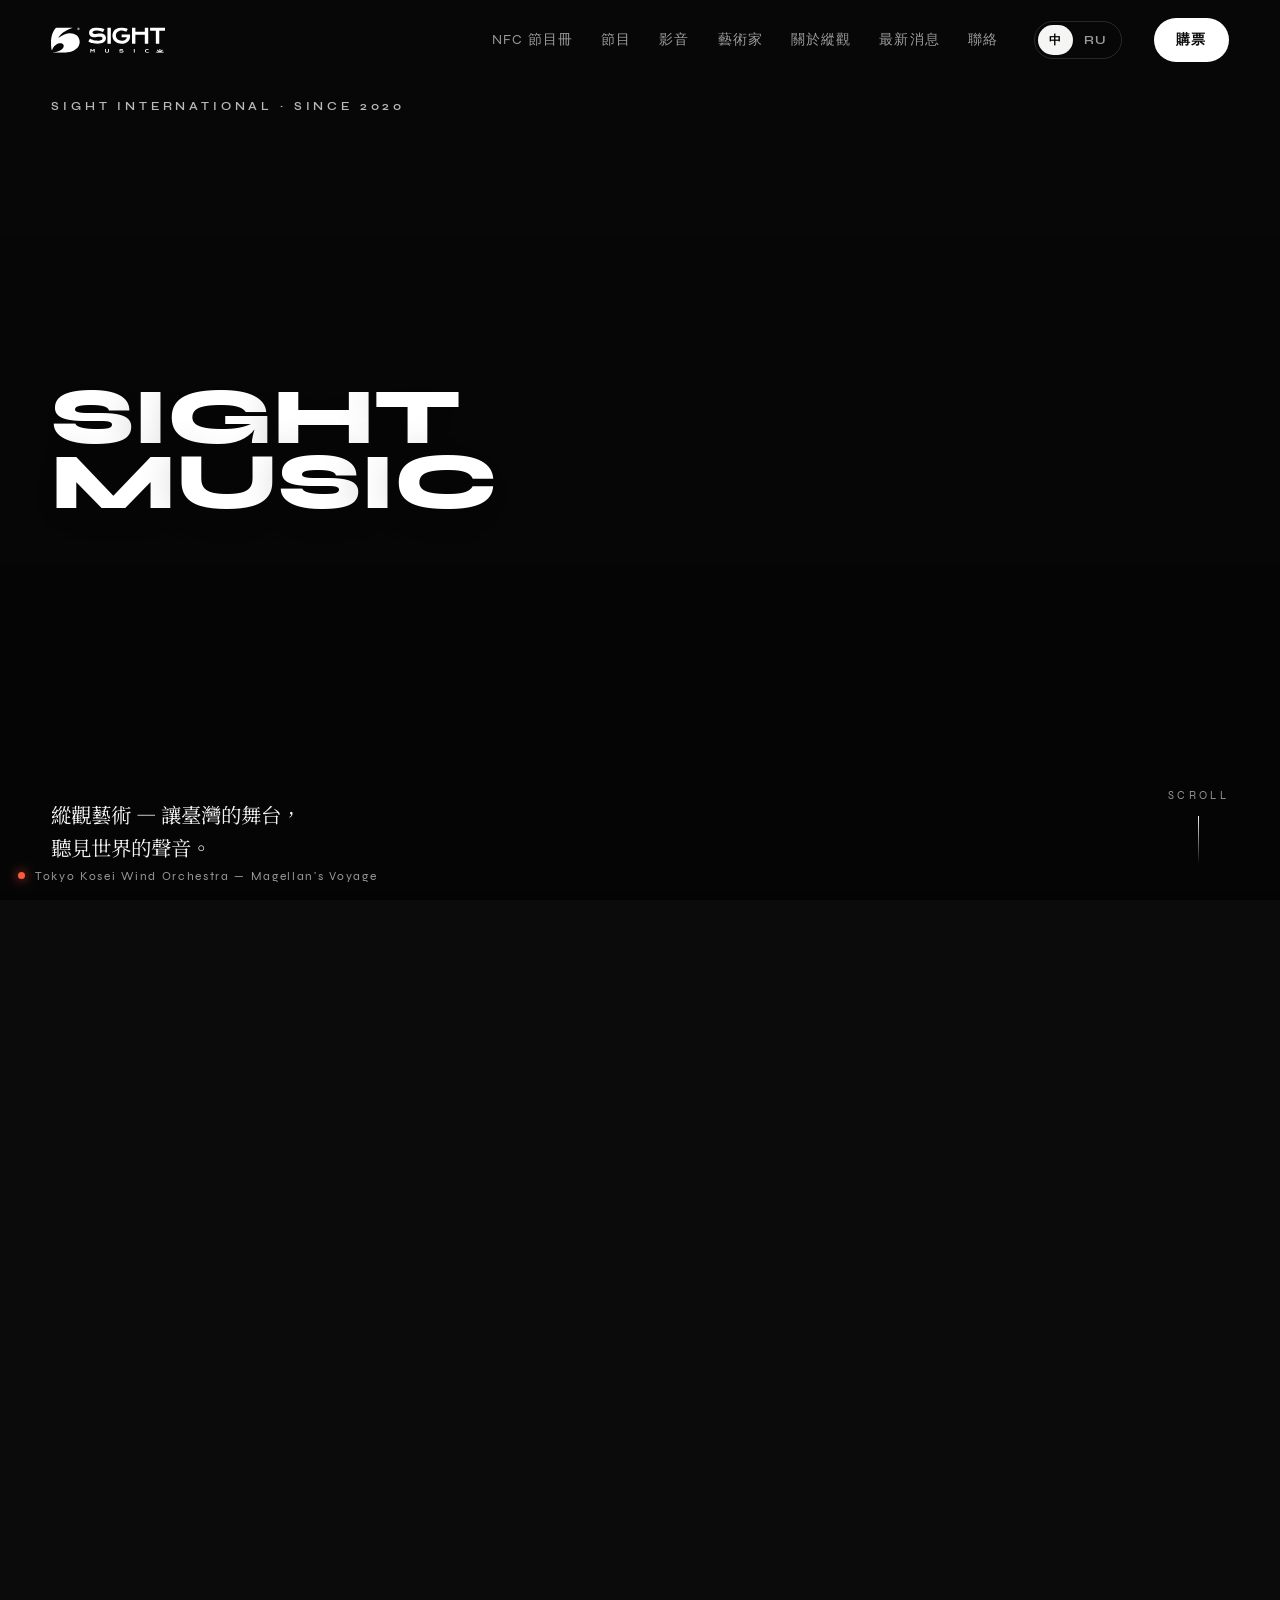
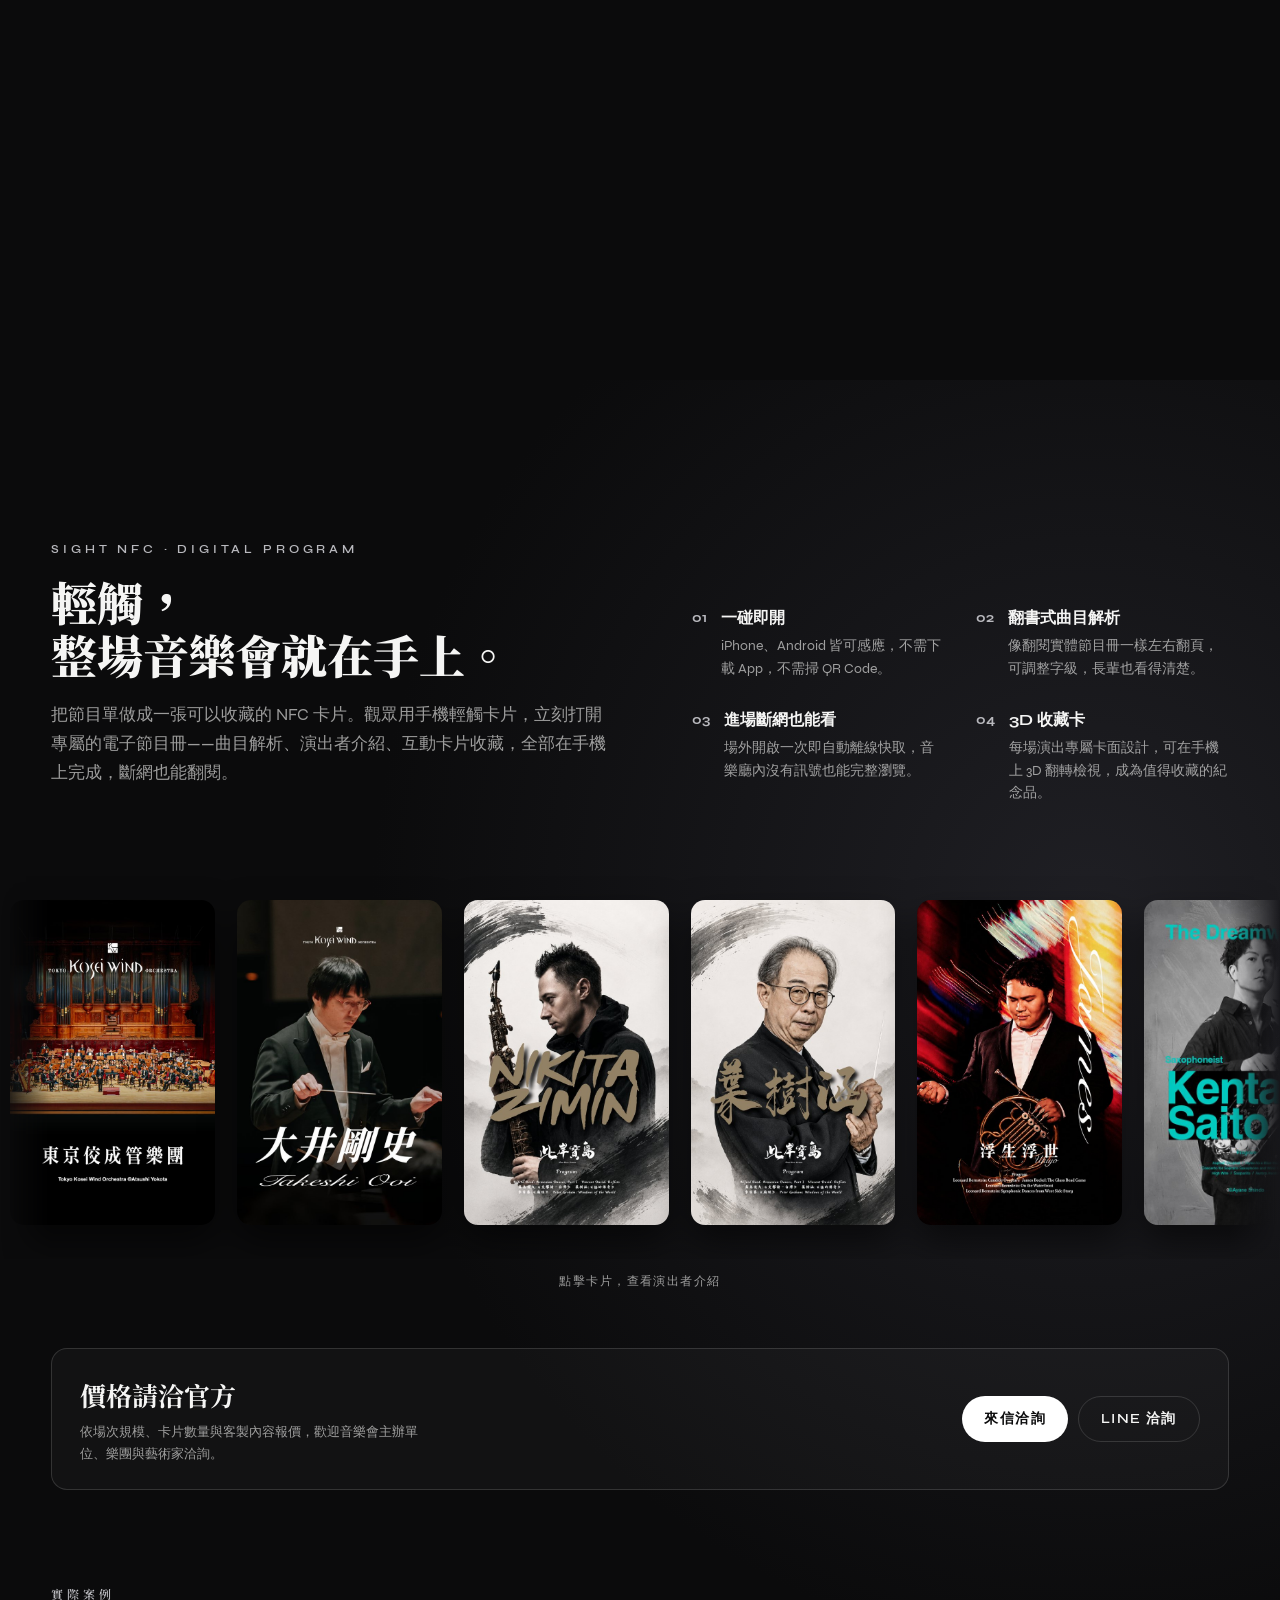
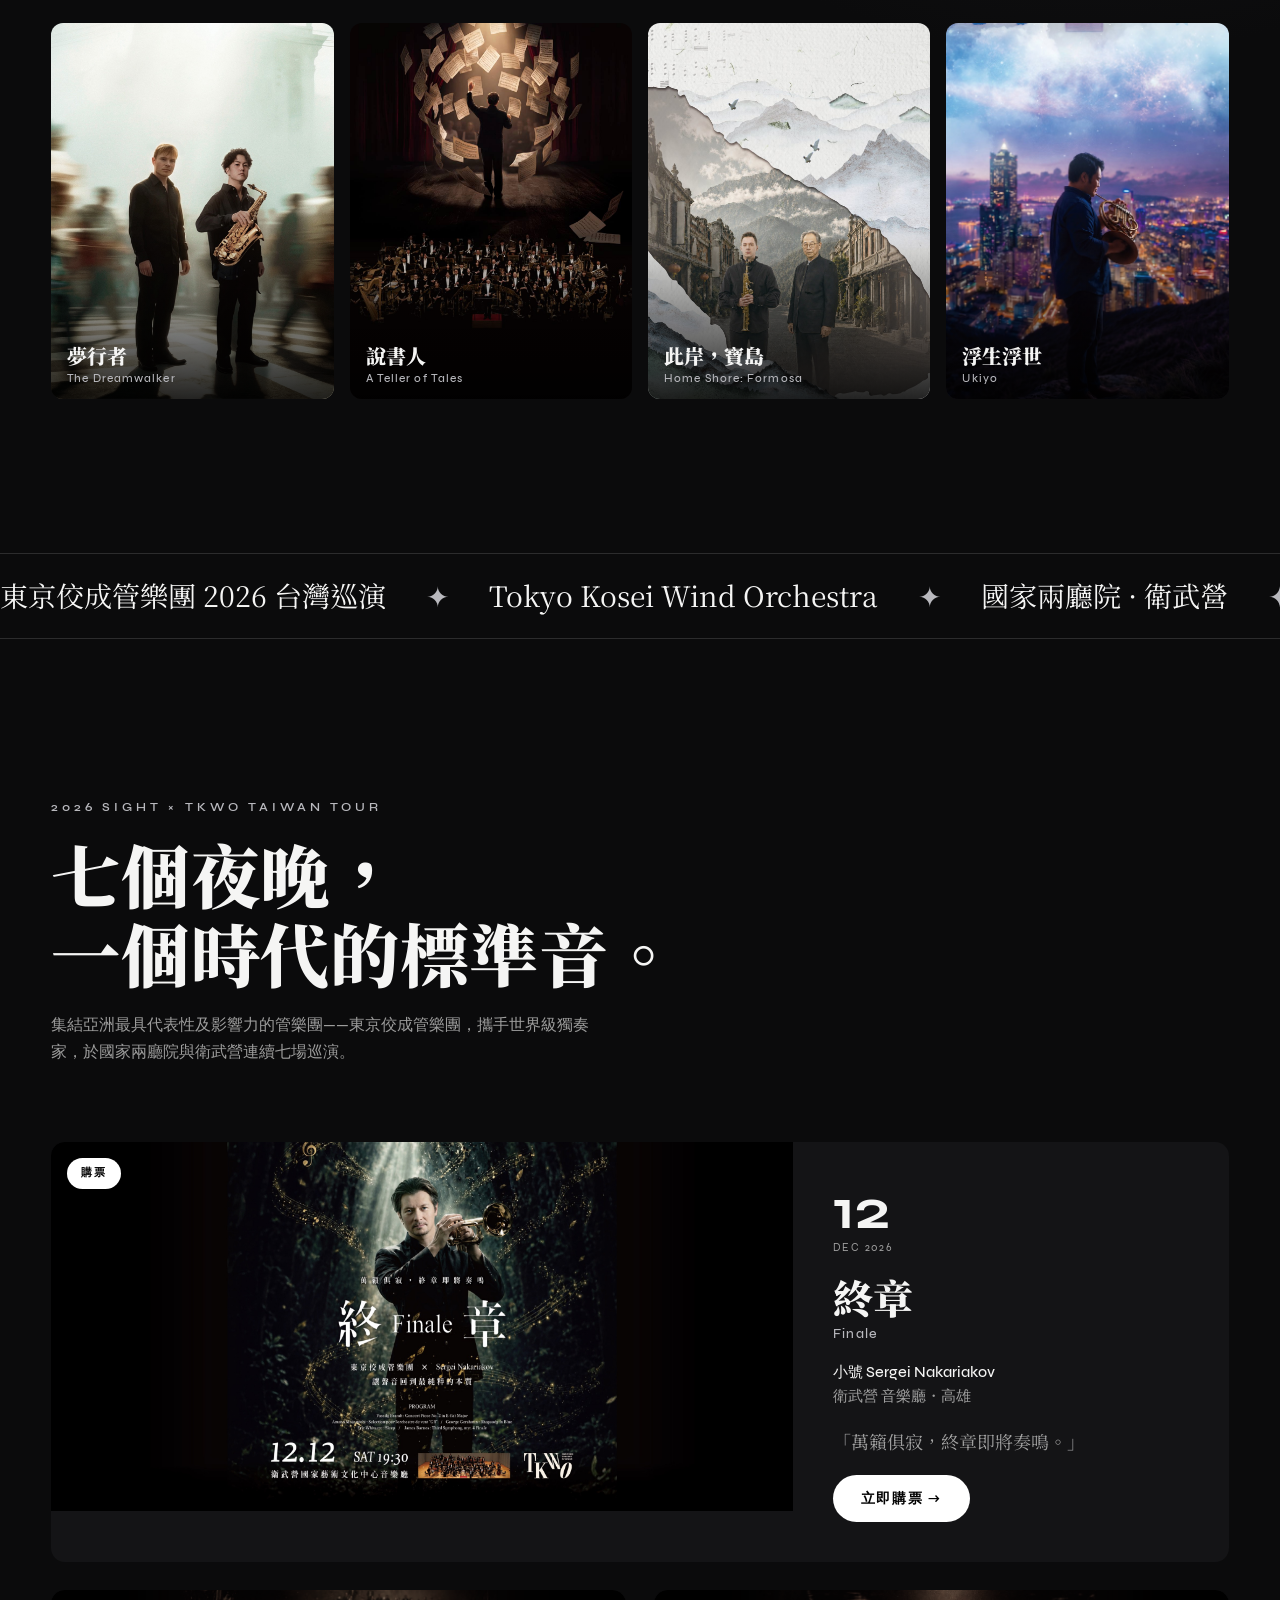
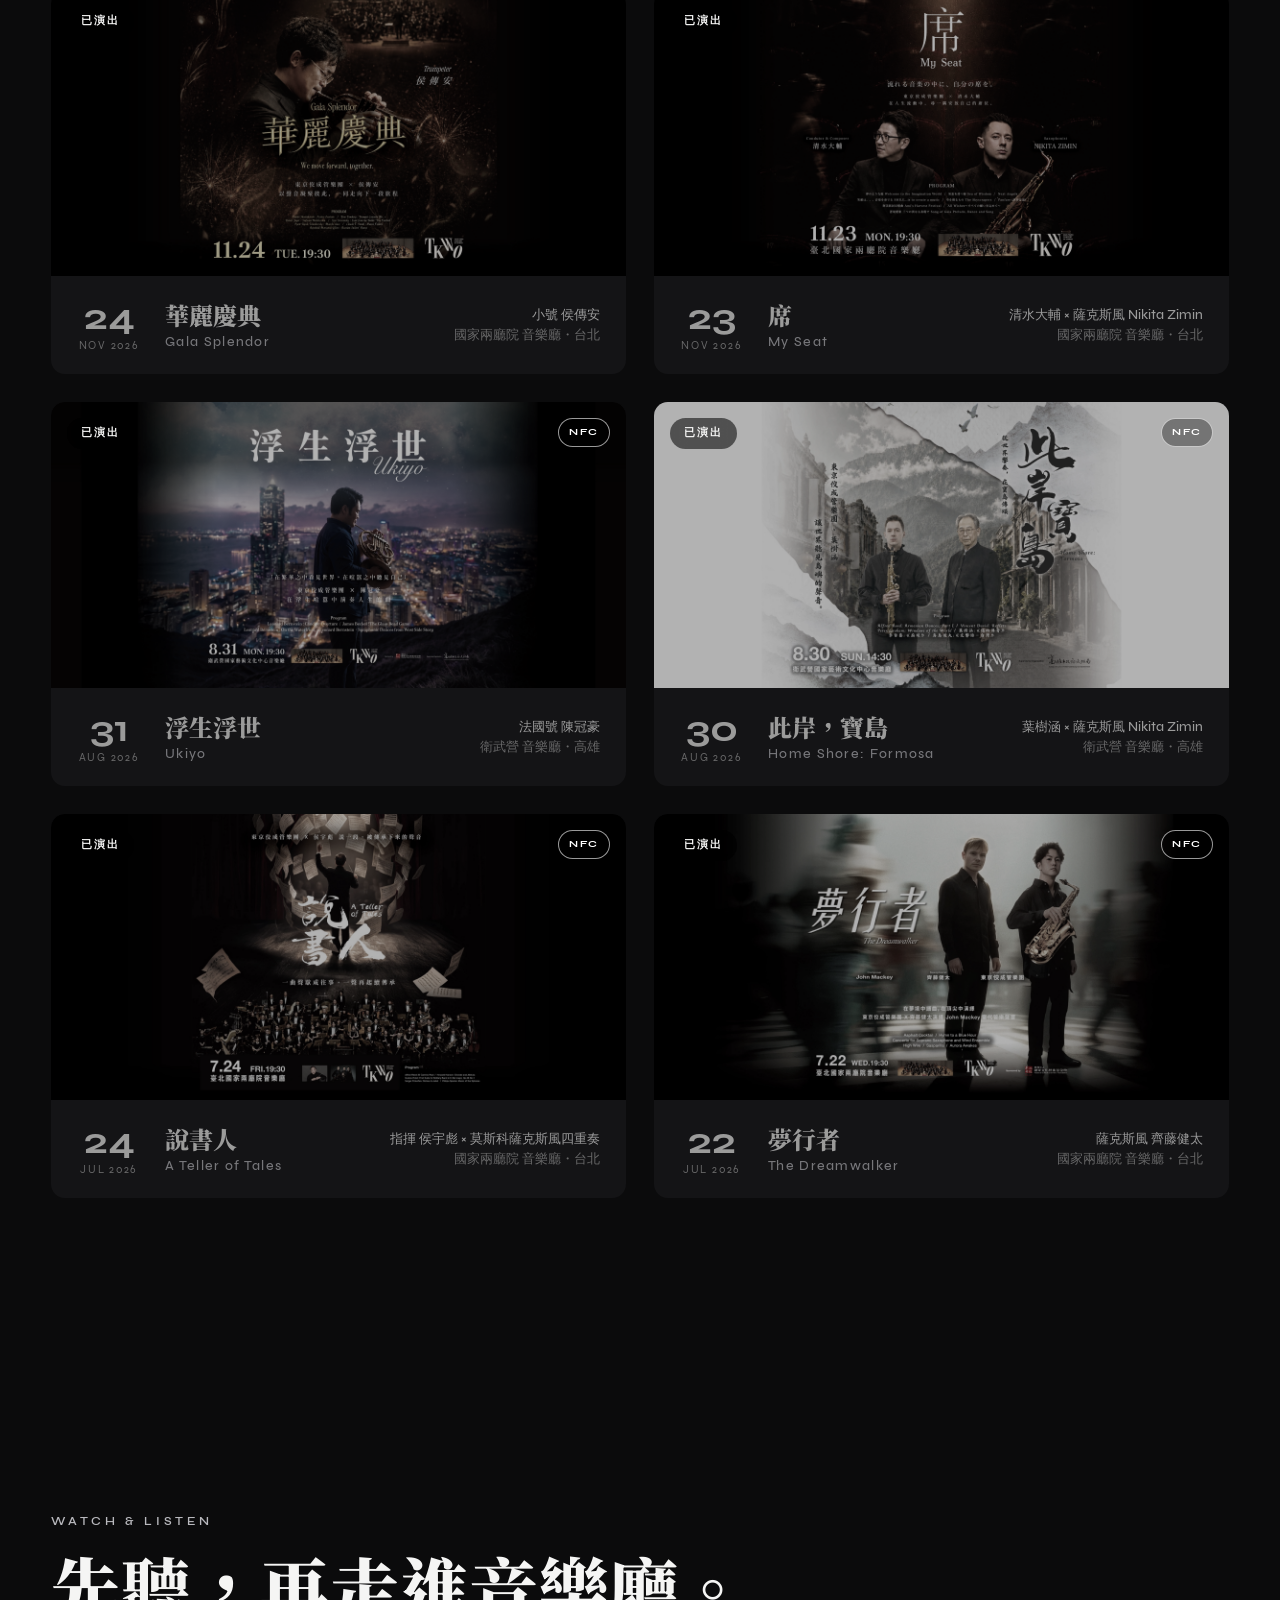
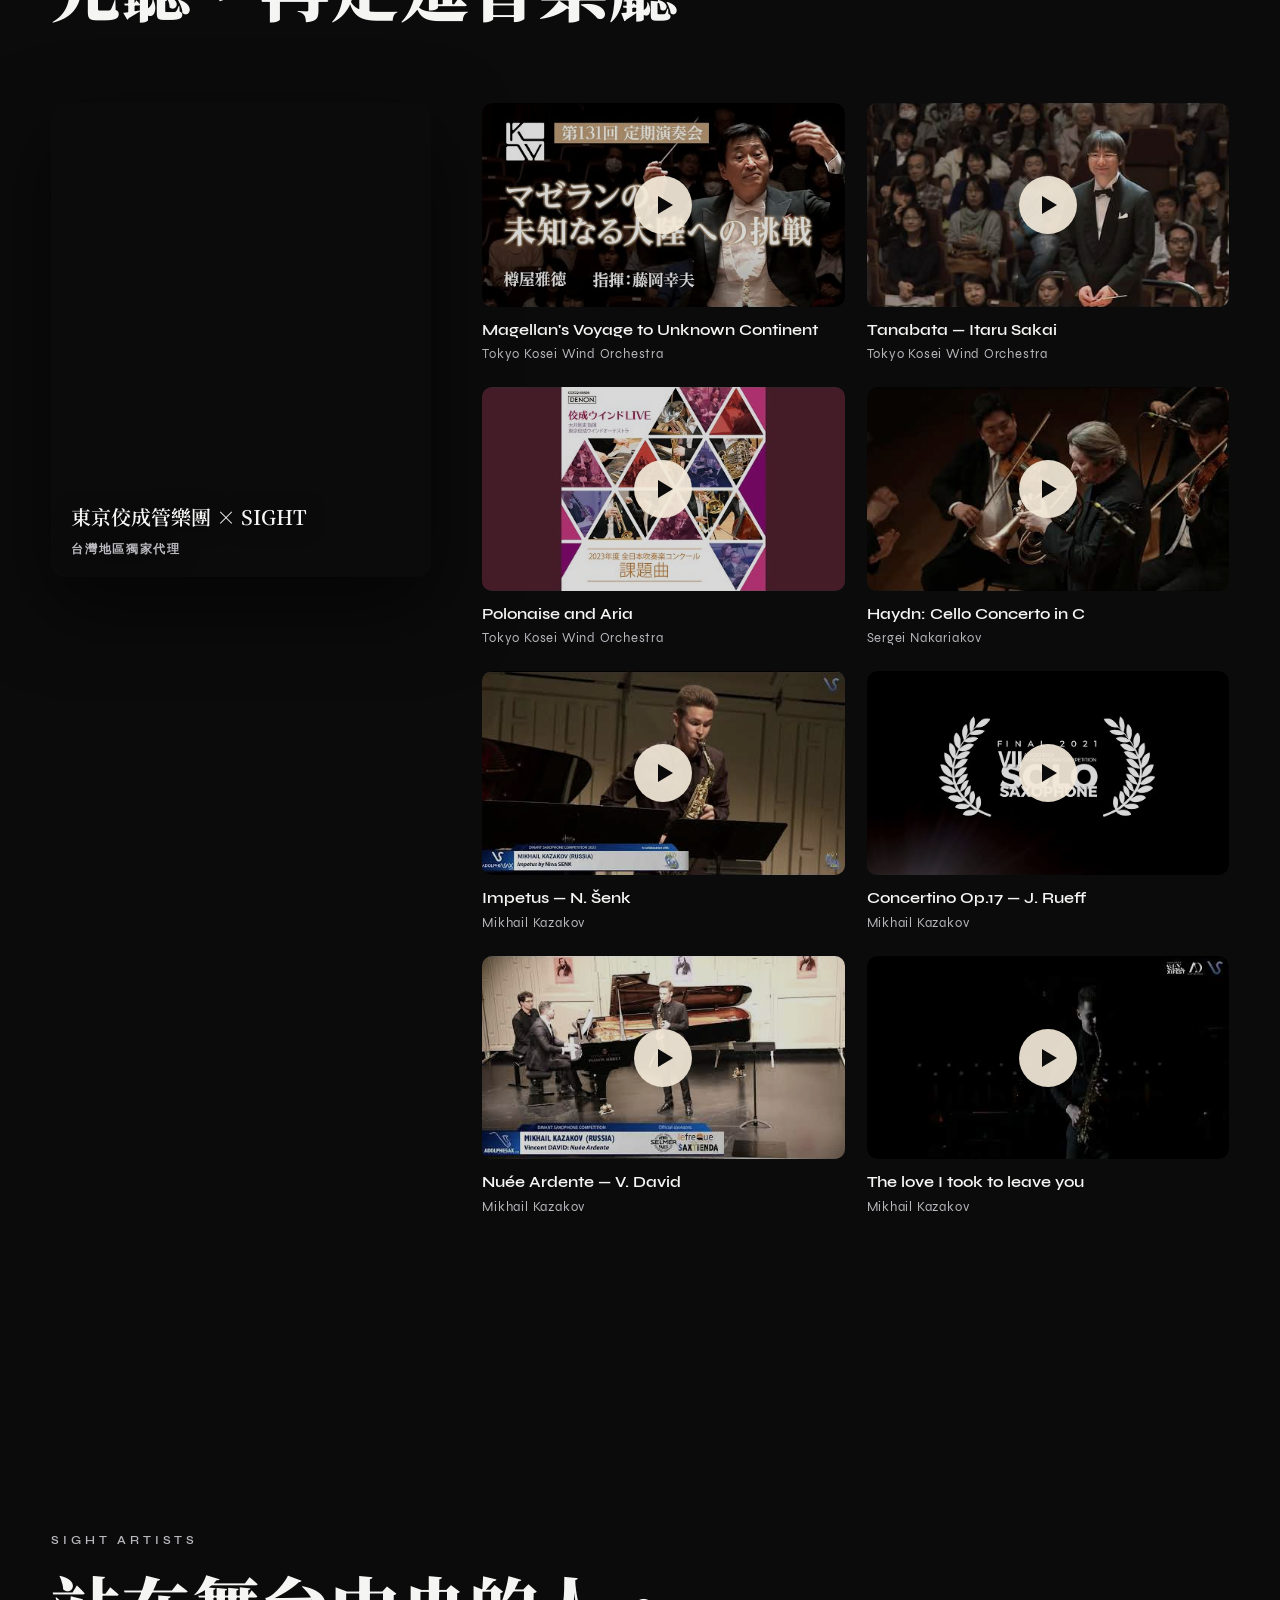
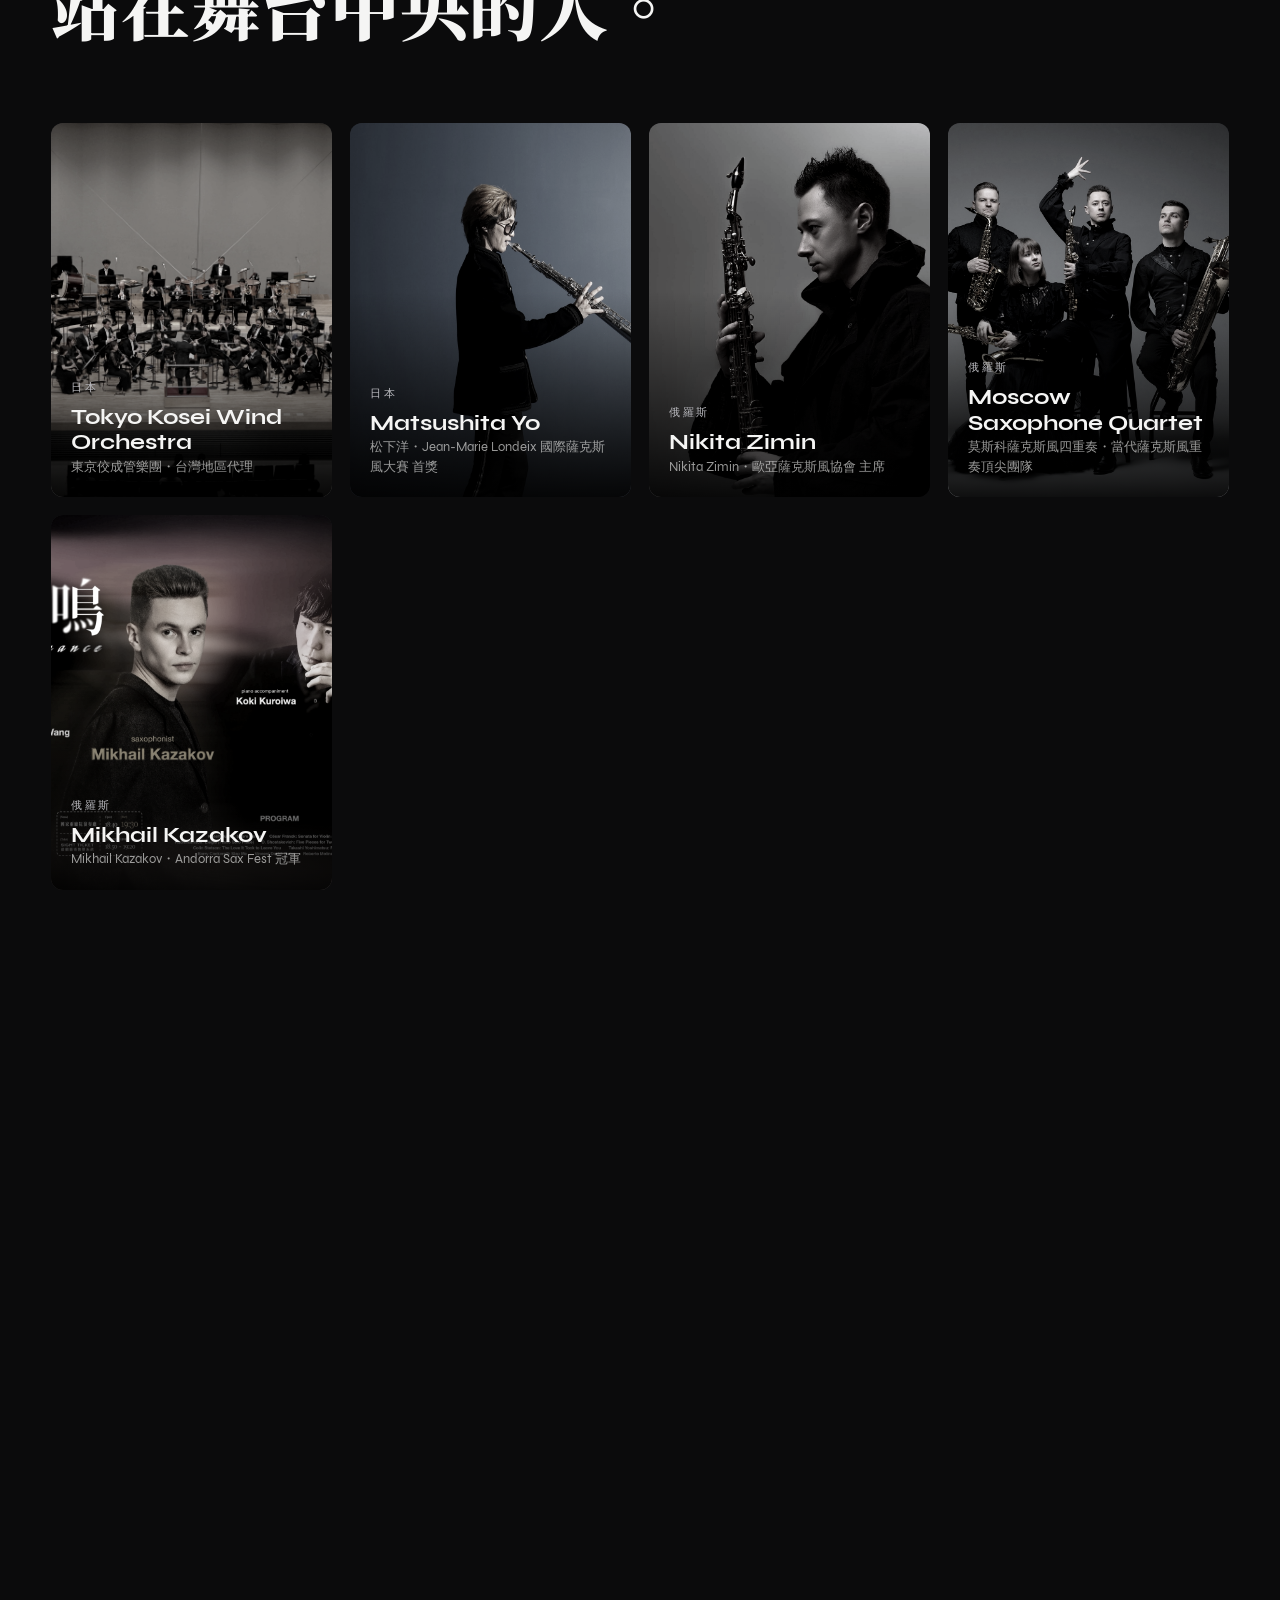
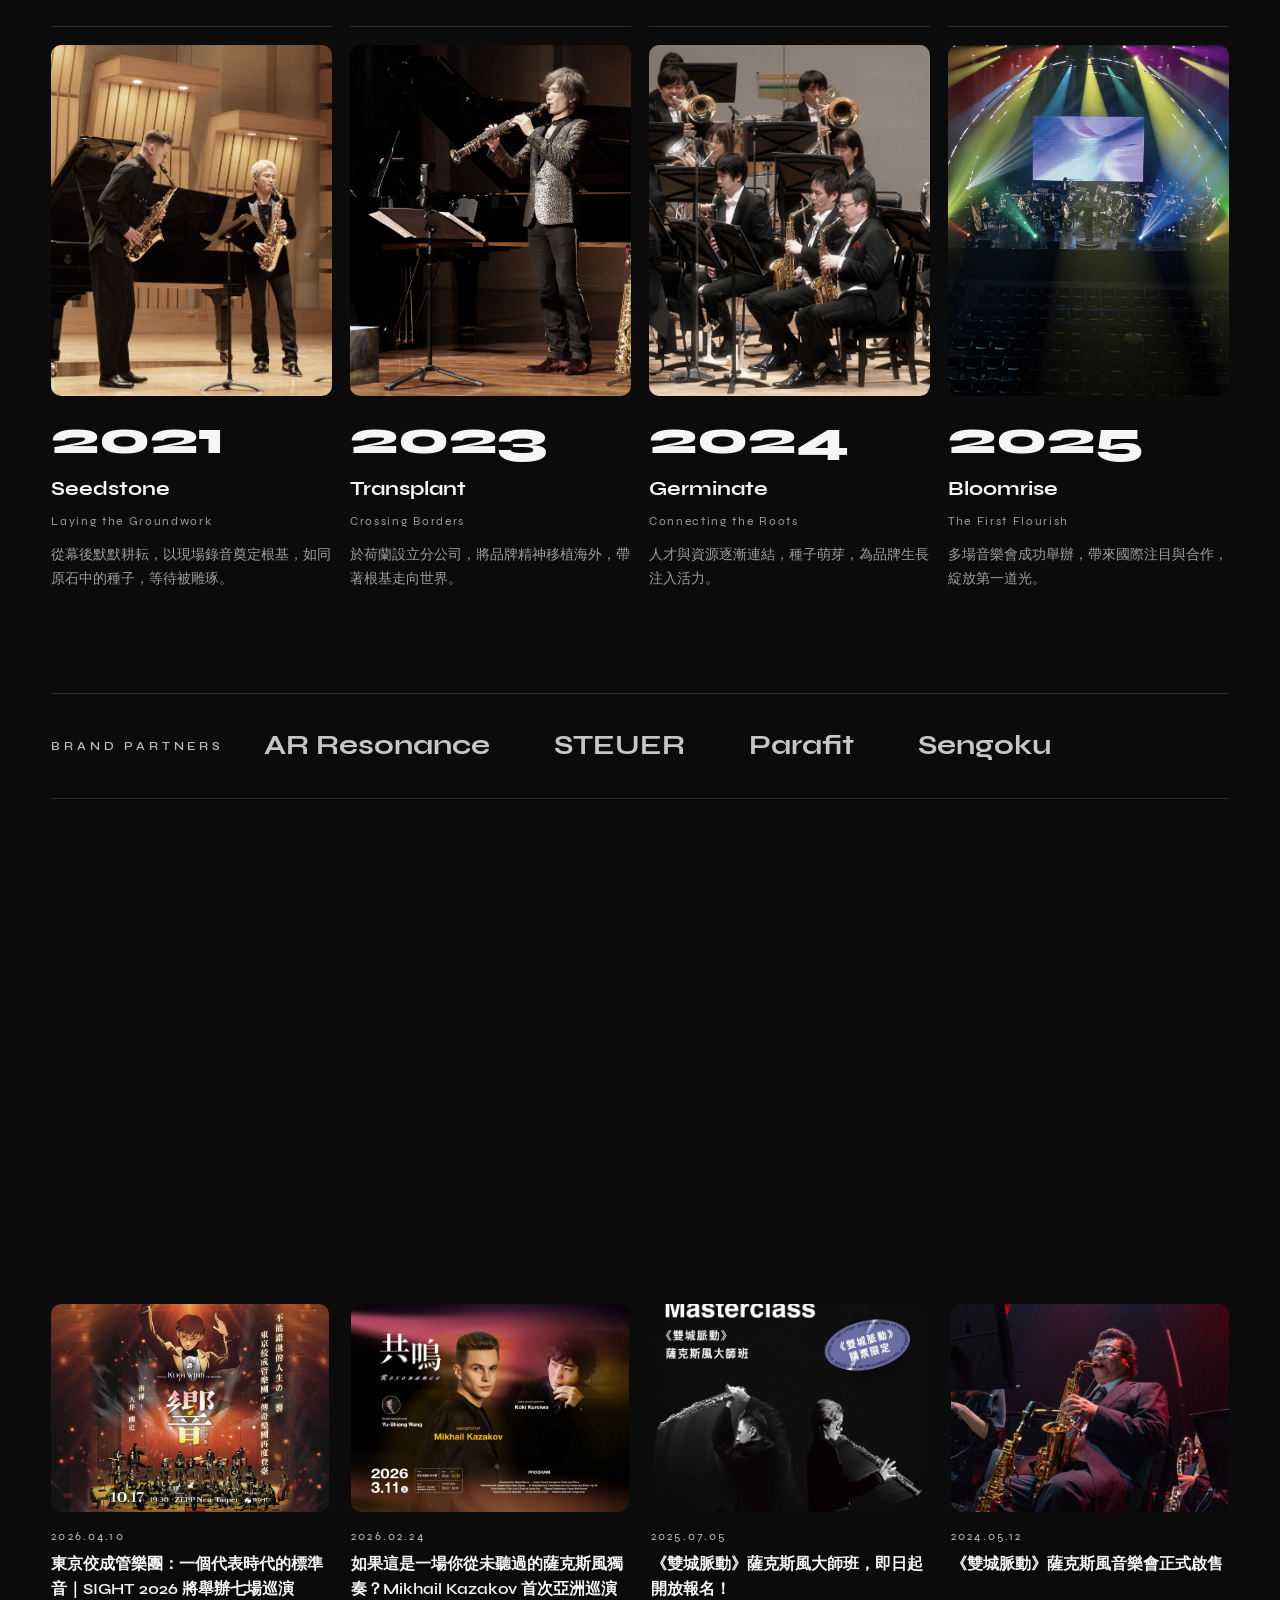
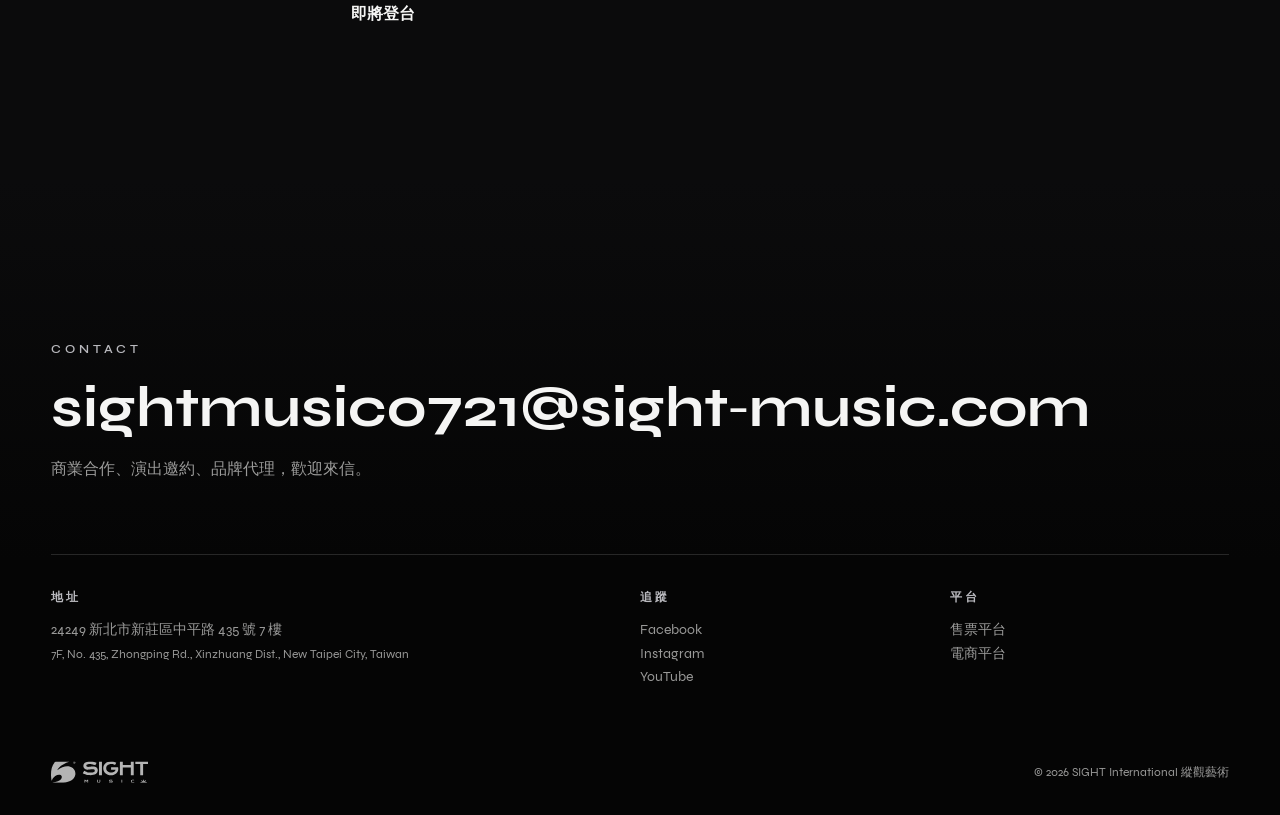
==== commit 4b947651: "Fix font loader onload attribute Co-Authored-By: Claude Opus 5.5 <noreply@anthropic.com>" ====
--- a/index.html
+++ b/index.html
@@ -8,7 +8,7 @@
 <link rel="icon" href="img/logo.svg">
 <link rel="preconnect" href="https://fonts.googleapis.com">
 <link rel="preconnect" href="https://fonts.gstatic.com" crossorigin>
-<link href="https://fonts.googleapis.com/css2?family=Noto+Serif+TC:wght@400;600;900&family=Noto+Serif:wght@400;600;900&family=Unbounded:wght@400;600;700;800&display=swap" rel="stylesheet" media="print" onload="this.media=\'all\'">
+<link href="https://fonts.googleapis.com/css2?family=Noto+Serif+TC:wght@400;600;900&family=Noto+Serif:wght@400;600;900&family=Unbounded:wght@400;600;700;800&display=swap" rel="stylesheet" media="print" onload="this.media='all'">
 <noscript><link href="https://fonts.googleapis.com/css2?family=Noto+Serif+TC:wght@400;600;900&family=Noto+Serif:wght@400;600;900&family=Unbounded:wght@400;600;700;800&display=swap" rel="stylesheet"></noscript>
 <link rel="stylesheet" href="style.css">
 </head>
